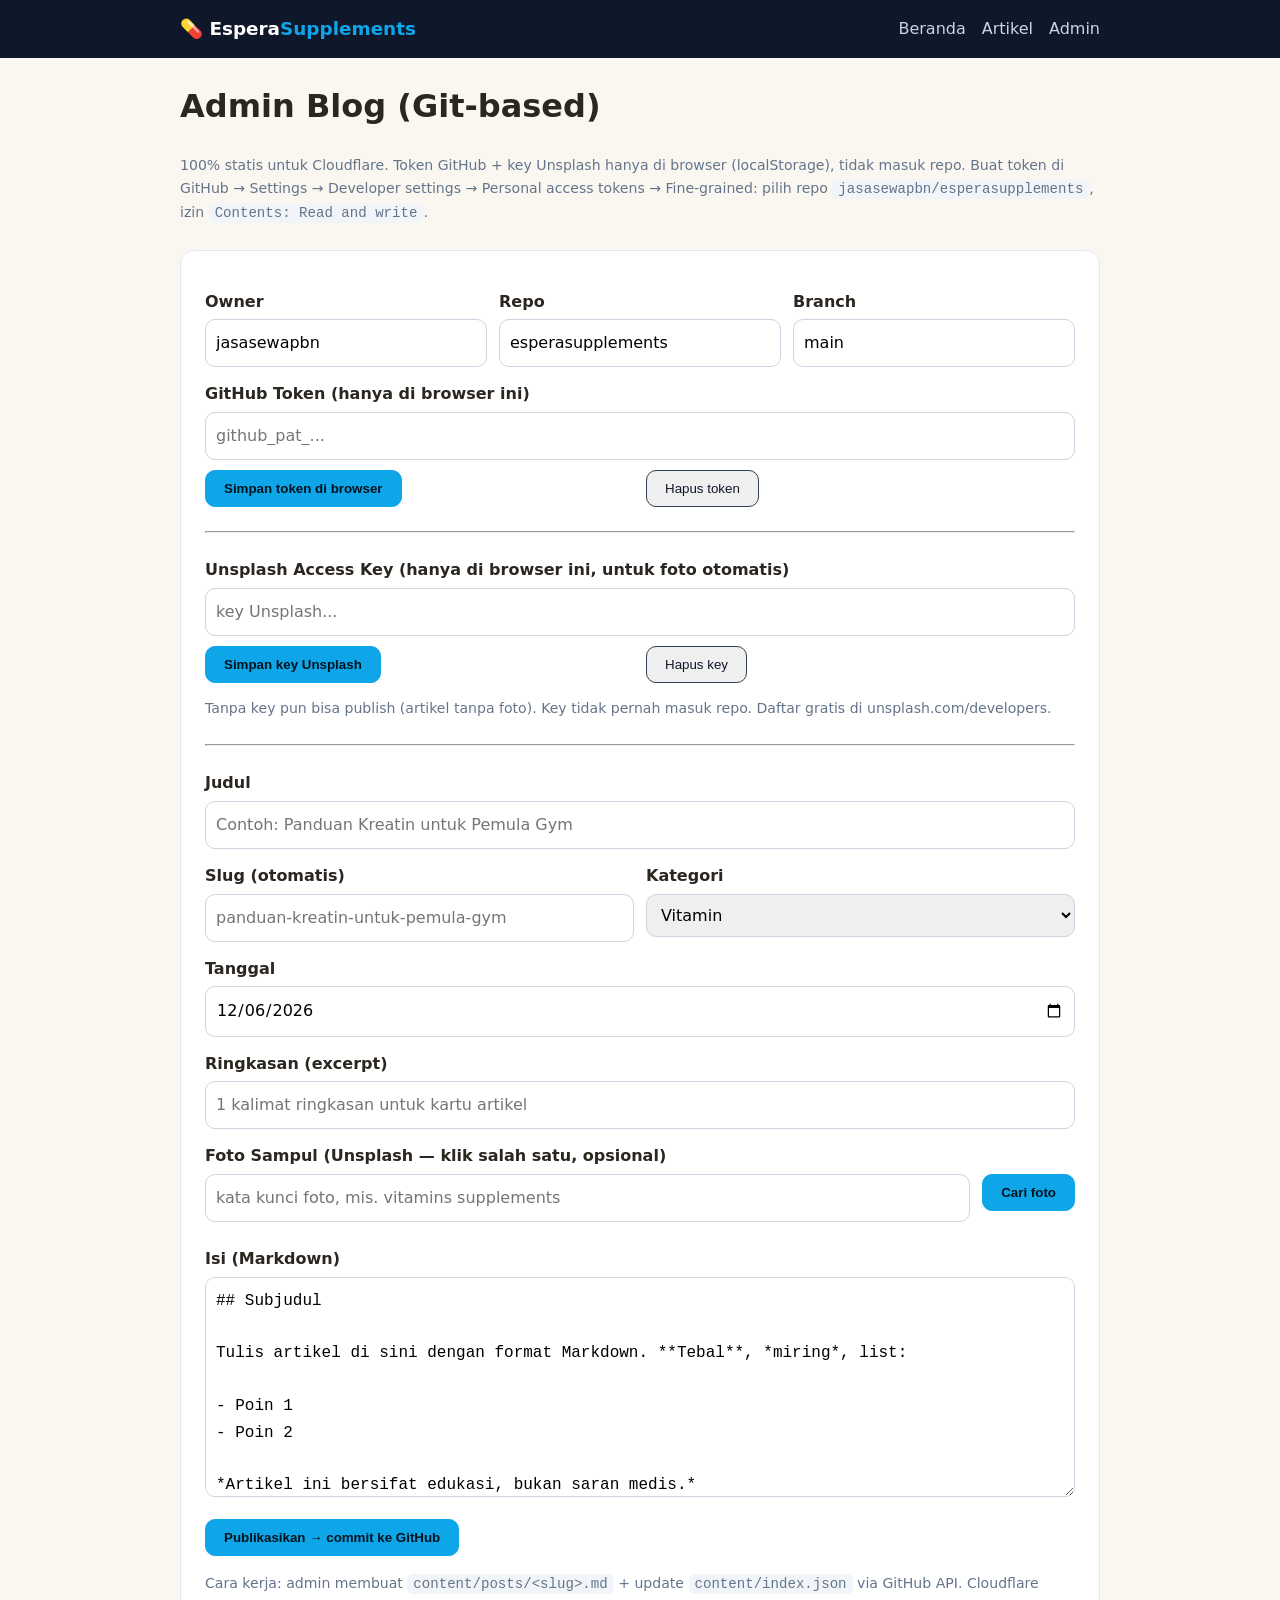
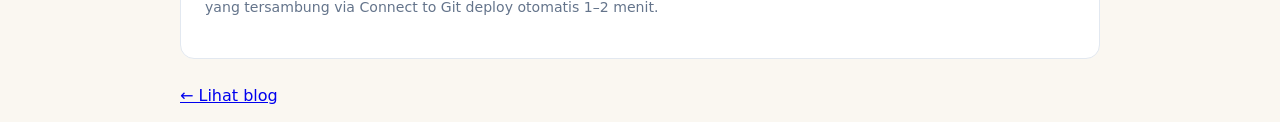
==== admin/index.html @ f38279d3 "EsperaSupplements: kerangka autoblog Tenku-like" ====
<!doctype html>
<html lang="id">
<head>
<meta charset="utf-8" /><meta name="viewport" content="width=device-width, initial-scale=1" />
<title>Admin — EsperaSupplements</title>
<link rel="stylesheet" href="/styles.css" />
<style>.form{background:#fff;border:1px solid #e2e8f0;border-radius:14px;padding:24px;margin:24px 0}
label{display:block;font-weight:600;margin:14px 0 4px}
input,select,textarea{width:100%;padding:10px;border:1px solid #cbd5e1;border-radius:10px;font:inherit}
textarea{min-height:220px;font-family:ui-monospace,Menlo,Consolas,monospace}
.row{display:flex;gap:12px}.row>div{flex:1}
.hint{color:#64748b;font-size:.88rem}
#status{margin-top:12px;font-weight:600}
.photos{display:grid;grid-template-columns:repeat(3,1fr);gap:10px;margin-top:10px}
.photos figure{margin:0;font-size:.72rem;color:#555}
.photos img{width:100%;height:110px;object-fit:cover;border-radius:8px;cursor:pointer;border:3px solid transparent;display:block}
.photos img.sel{border-color:#0ea5e9}
.selinfo{font-size:.85rem;color:#15803d;font-weight:600;margin-top:8px}</style>
</head>
<body>
<header class="site-header"><div class="container nav">
<a class="brand" href="/">💊 Espera<span>Supplements</span></a>
<nav><a href="/">Beranda</a><a href="/blog/">Artikel</a><a href="/admin/">Admin</a></nav>
</div></header>
<main class="container">
<h1>Admin Blog (Git-based)</h1>
<p class="hint">100% statis untuk Cloudflare. Token GitHub + key Unsplash hanya di browser (localStorage), tidak masuk repo.
Buat token di GitHub → Settings → Developer settings → Personal access tokens → Fine-grained:
pilih repo <code>jasasewapbn/esperasupplements</code>, izin <code>Contents: Read and write</code>.</p>

<div class="form">
<div class="row">
<div><label>Owner</label><input id="owner" value="jasasewapbn" /></div>
<div><label>Repo</label><input id="repo" value="esperasupplements" /></div>
<div><label>Branch</label><input id="branch" value="main" /></div>
</div>
<label>GitHub Token (hanya di browser ini)</label>
<input id="token" type="password" placeholder="github_pat_..." autocomplete="off" />
<div class="row">
<div><button class="btn primary" id="saveToken" style="color:#00121c;margin-top:10px">Simpan token di browser</button></div>
<div><button class="btn" id="clearToken" style="color:#0f172a;margin-top:10px">Hapus token</button></div>
</div>

<hr style="margin:24px 0" />
<label>Unsplash Access Key (hanya di browser ini, untuk foto otomatis)</label>
<input id="pxkey" type="password" placeholder="key Unsplash..." autocomplete="off" />
<div class="row">
<div><button class="btn primary" id="savePx" style="color:#00121c;margin-top:10px">Simpan key Unsplash</button></div>
<div><button class="btn" id="clearPx" style="color:#0f172a;margin-top:10px">Hapus key</button></div>
</div>
<p class="hint">Tanpa key pun bisa publish (artikel tanpa foto). Key tidak pernah masuk repo. Daftar gratis di unsplash.com/developers.</p>

<hr style="margin:24px 0" />
<label>Judul</label><input id="title" placeholder="Contoh: Panduan Kreatin untuk Pemula Gym" />
<div class="row">
<div><label>Slug (otomatis)</label><input id="slug" placeholder="panduan-kreatin-untuk-pemula-gym" /></div>
<div><label>Kategori</label><select id="category"><option>Vitamin</option><option>Protein</option><option>Herbal</option><option>Fitness</option><option>Diet</option><option>Kesehatan</option></select></div>
</div>
<label>Tanggal</label><input id="date" type="date" />
<label>Ringkasan (excerpt)</label><input id="excerpt" placeholder="1 kalimat ringkasan untuk kartu artikel" />
<label>Foto Sampul (Unsplash — klik salah satu, opsional)</label>
<div class="row">
<div><input id="pxq" placeholder="kata kunci foto, mis. vitamins supplements" /></div>
<div style="flex:0 0 auto"><button class="btn primary" id="pxfind" style="color:#00121c" type="button">Cari foto</button></div>
</div>
<div class="photos" id="pxgrid"></div>
<p class="selinfo" id="pxsel"></p>
<label>Isi (Markdown)</label>
<textarea id="body">## Subjudul

Tulis artikel di sini dengan format Markdown. **Tebal**, *miring*, list:

- Poin 1
- Poin 2

*Artikel ini bersifat edukasi, bukan saran medis.*
</textarea>
<button class="btn primary" id="publish" style="color:#00121c;margin-top:14px">Publikasikan → commit ke GitHub</button>
<p id="status"></p>
<p class="hint">Cara kerja: admin membuat <code>content/posts/&lt;slug&gt;.md</code> + update <code>content/index.json</code> via GitHub API.
Cloudflare yang tersambung via Connect to Git deploy otomatis 1–2 menit.</p>
</div>
<p><a href="/blog/">← Lihat blog</a></p>
</main>
<script>
const $ = id => document.getElementById(id);
$('date').value = new Date().toISOString().slice(0,10);
$('token').value = localStorage.getItem('gh_token') || '';
$('title').addEventListener('input', e => {
  $('slug').value = e.target.value.toLowerCase()
    .replace(/[^a-z0-9\s-]/g,'').trim().replace(/\s+/g,'-').replace(/-+/g,'-').slice(0,80);
});
$('saveToken').onclick = () => { localStorage.setItem('gh_token', $('token').value.trim()); setStatus('Token tersimpan di browser ini.', true); };
$('clearToken').onclick = () => { localStorage.removeItem('gh_token'); $('token').value=''; setStatus('Token dihapus.', true); };
$('pxkey').value = localStorage.getItem('uns_key') || '';
$('savePx').onclick = () => { localStorage.setItem('uns_key', $('pxkey').value.trim()); setStatus('Key Unsplash tersimpan.', true); };
$('clearPx').onclick = () => { localStorage.removeItem('uns_key'); $('pxkey').value=''; selPhoto=null; setStatus('Key Unsplash dihapus.', true); };
const PXQ = {Vitamin:'vitamins supplements',Protein:'protein powder fitness',Herbal:'herbal natural medicine',Fitness:'gym workout',Diet:'healthy food diet',Kesehatan:'healthy lifestyle wellness'};
let selPhoto = null;
$('pxfind').onclick = async () => {
  try{
    const key = localStorage.getItem('uns_key');
    if(!key) return setStatus('Isi & simpan key Unsplash dulu (atau publish tanpa foto).', false);
    const q = $('pxq').value.trim() || PXQ[$('category').value.trim()] || 'supplements health';
    setStatus('Mencari foto...', true);
    const r = await fetch('https://api.unsplash.com/search/photos?' + new URLSearchParams({query:q, per_page:6, orientation:'landscape'}), {headers:{Authorization:'Client-ID '+key}});
    if(!r.ok) throw new Error('Unsplash menolak key (HTTP '+r.status+') — cek Access Key.');
    const j = await r.json();
    const fotos = j.results || [];
    if(!fotos.length) return setStatus('Tidak ada foto untuk kata kunci itu.', false);
    selPhoto = null; $('pxsel').textContent = '';
    $('pxgrid').innerHTML = fotos.map((f,i)=>`<figure><img data-i="${i}" src="${f.urls.small}" alt="${(f.alt_description||'').replace(/"/g,'')}" /><figcaption>${f.user.name}</figcaption></figure>`).join('');
    window._fotos = fotos;
    $('pxgrid').querySelectorAll('img').forEach(img=>img.onclick=()=>{
      $('pxgrid').querySelectorAll('img').forEach(x=>x.classList.remove('sel'));
      img.classList.add('sel');
      selPhoto = window._fotos[+img.dataset.i];
      $('pxsel').textContent = 'Terpilih: foto oleh ' + selPhoto.user.name + ' (akan diunggah saat publish).';
    });
    setStatus('Klik salah satu foto untuk memilih.', true);
  }catch(e){ setStatus('Gagal: '+e.message, false); }
};
function b64bytes(buf){ const b=new Uint8Array(buf); let s=''; const CH=0x8000; for(let i=0;i<b.length;i+=CH){ s+=String.fromCharCode.apply(null,b.subarray(i,i+CH)); } return btoa(s); }
function setStatus(m, ok){ const s=$('status'); s.textContent=m; s.style.color= ok ? '#15803d' : '#b91c1c'; }
function b64(s){ return btoa(unescape(encodeURIComponent(s))); }
async function gh(path, method, body){
  const owner=$('owner').value.trim(), repo=$('repo').value.trim();
  const r = await fetch(`https://api.github.com/repos/${owner}/${repo}/contents/${path}`, {
    method, headers:{ 'Authorization':'Bearer '+localStorage.getItem('gh_token'), 'Accept':'application/vnd.github+json', 'Content-Type':'application/json' },
    body: body ? JSON.stringify(body) : undefined });
  const j = await r.json().catch(()=>({}));
  if(!r.ok) throw new Error(j.message || ('HTTP '+r.status));
  return j;
}
async function getSha(path){
  try { const j = await gh(path,'GET'); return j.sha; } catch(e){ return null; }
}
$('publish').onclick = async () => {
  try{
    const token = localStorage.getItem('gh_token');
    if(!token) return setStatus('Isi & simpan token GitHub dulu.', false);
    const slug = $('slug').value.trim(), title=$('title').value.trim();
    if(!slug || !title) return setStatus('Judul & slug wajib diisi.', false);
    setStatus('Mengirim ke GitHub...', true);
    const owner=$('owner').value.trim(), repo=$('repo').value.trim(), branch=$('branch').value.trim()||'main';
    let imgMeta = '', imgEntry = {};
    if(selPhoto){
      try{
        setStatus('Mengunduh & mengunggah foto...', true);
        const src = selPhoto.urls.regular + '&w=1200&q=80&fm=jpg';
        const fr = await fetch(src);
        if(!fr.ok) throw new Error('unduh foto gagal (HTTP '+fr.status+')');
        const buf = await fr.arrayBuffer();
        const imgPath = `content/images/${slug}.jpg`;
        await gh(imgPath,'PUT',{ message:`Foto: ${slug}`, content:b64bytes(buf), branch, ...(await getSha(imgPath) ? {sha: await getSha(imgPath)} : {}) });
        const credit = `Foto oleh ${selPhoto.user.name} di Unsplash`;
        const url = selPhoto.user.links.html + '?utm_source=esperasupplements&utm_medium=referral';
        imgMeta = `image: /content/images/${slug}.jpg\nimage_credit: ${JSON.stringify(credit)}\nimage_url: ${url}\n`;
        imgEntry = {image:`/content/images/${slug}.jpg`, image_credit:credit, image_url:url};
      }catch(e){ return setStatus('Gagal upload foto (tidak jadi publish): '+e.message+'. Coba tanpa foto.', false); }
    }
    const md = `---\ntitle: ${JSON.stringify(title)}\ndate: ${$('date').value}\ncategory: ${$('category').value}\nexcerpt: ${JSON.stringify($('excerpt').value)}\n${imgMeta}---\n\n${$('body').value}\n`;
    const mdPath = `content/posts/${slug}.md`;
    await gh(mdPath,'PUT',{ message:`Post: ${title}`, content:b64(md), branch, ...(await getSha(mdPath) ? {sha: await getSha(mdPath)} : {}) });
    let idx = [];
    try { const cur = await gh('content/index.json','GET'); idx = JSON.parse(decodeURIComponent(escape(atob(cur.content.replace(/\n/g,''))))); var idxSha = cur.sha; } catch(e){ idx = []; }
    idx = idx.filter(x=>x.slug!==slug);
    idx.unshift({ slug, title, date:$('date').value, category:$('category').value, excerpt:$('excerpt').value, ...imgEntry });
    idx.sort((a,b)=> (b.date||'').localeCompare(a.date||''));
    await gh('content/index.json','PUT',{ message:`Index: ${slug}`, content:b64(JSON.stringify(idx,null,2)+'\n'), branch, ...(idxSha?{sha:idxSha}:{}) });
    setStatus(`Berhasil! Lihat di /blog/post.html?p=${slug} (tunggu deploy 1–2 mnt).`, true);
  }catch(e){ setStatus('Gagal: '+e.message, false); }
};
</script>
</body>
</html>
---- styles.css ----
:root{--bg:#f8fafc;--card:#fff;--ink:#0f172a;--muted:#64748b;--brand:#0ea5e9;--brand-d:#0284c7}
*{box-sizing:border-box}body{margin:0;font-family:system-ui,-apple-system,"Segoe UI",Roboto,Inter,Arial,sans-serif;background:var(--bg);color:var(--ink);line-height:1.65}
.container{max-width:960px;margin:0 auto;padding:0 20px}
.site-header{background:#0f172a;color:#fff;position:sticky;top:0;z-index:10}
.nav{display:flex;align-items:center;justify-content:space-between;padding:14px 20px}
.brand{color:#fff;text-decoration:none;font-weight:800;font-size:1.15rem}.brand span{color:var(--brand);font-weight:600}
nav a{color:#cbd5e1;text-decoration:none;margin-left:16px}nav a:hover{color:#fff}
.hero{background:linear-gradient(135deg,#0f172a,#0c4a6e);color:#fff;border-radius:16px;padding:48px 32px;margin:28px 0}
.hero h1{margin:0 0 10px;font-size:2.1rem;line-height:1.25}.hero p{color:#cbd5e1;max-width:640px}
.cta{margin-top:20px;display:flex;gap:12px;flex-wrap:wrap}
.btn{display:inline-block;padding:10px 18px;border-radius:10px;text-decoration:none;border:1px solid #334155;color:#fff}
.btn.primary{background:var(--brand);border-color:var(--brand);color:#00121c;font-weight:700}.btn.primary:hover{background:var(--brand-d)}
h2{margin-top:40px}
.grid{display:grid;grid-template-columns:repeat(auto-fit,minmax(260px,1fr));gap:16px;margin-top:12px}
.card{background:var(--card);border:1px solid #e2e8f0;border-radius:14px;padding:20px}
.card h3{margin:0 0 6px;font-size:1.1rem}.card a{color:var(--brand-d)}
.meta{color:var(--muted);font-size:.85rem;margin:0 0 8px}
.note{background:#fffbeb;border:1px solid #fde68a;border-radius:14px;padding:20px;margin:36px 0}
.post{background:var(--card);border:1px solid #e2e8f0;border-radius:14px;padding:28px;margin:28px 0}
.post h1{margin-top:0;line-height:1.3}
.post table{width:100%;border-collapse:collapse;margin:16px 0}.post th,.post td{border:1px solid #e2e8f0;padding:8px 10px;text-align:left}.post th{background:#f1f5f9}
.site-footer{margin-top:48px;padding:24px 0;color:var(--muted);border-top:1px solid #e2e8f0;font-size:.9rem}
code{background:#f1f5f9;padding:2px 6px;border-radius:6px}
ul.check{padding-left:20px}

/* ===== Tema ala WordPress ===== */
.topbar{background:#020617;color:#94a3b8;font-size:.8rem}
.topbar .container{display:flex;justify-content:space-between;align-items:center;padding:6px 20px}
.topbar a{color:#cbd5e1;text-decoration:none}
.masthead{background:#fff;border-bottom:1px solid #e2e8f0}
.masthead .container{display:flex;justify-content:space-between;align-items:center;gap:16px;padding:22px 20px;flex-wrap:wrap}
.site-title{margin:0;font-size:1.7rem;letter-spacing:-.02em}
.site-title a{color:var(--ink);text-decoration:none}
.site-desc{margin:2px 0 0;color:var(--muted);font-size:.92rem}
.searchbox{display:flex;gap:0}
.searchbox input{border:1px solid #cbd5e1;border-right:0;border-radius:10px 0 0 10px;padding:9px 12px;font:inherit;min-width:200px}
.searchbox button{border:1px solid var(--brand-d);background:var(--brand-d);color:#fff;border-radius:0 10px 10px 0;padding:9px 14px;cursor:pointer}
.mainnav{background:#0f172a}
.mainnav .container{display:flex;gap:4px;padding:0 20px;flex-wrap:wrap}
.mainnav a{color:#cbd5e1;text-decoration:none;padding:12px 14px;font-size:.95rem}
.mainnav a:hover,.mainnav a.active{background:#1e293b;color:#fff}
.layout{display:grid;grid-template-columns:minmax(0,1fr) 300px;gap:28px;align-items:start;margin:28px auto}
.content{min-width:0}
.sidebar{display:flex;flex-direction:column;gap:20px}
.widget{background:var(--card);border:1px solid #e2e8f0;border-radius:14px;padding:18px}
.widget h3{margin:0 0 10px;font-size:1rem;text-transform:uppercase;letter-spacing:.04em;border-bottom:2px solid var(--brand);padding-bottom:8px}
.widget ul{list-style:none;margin:0;padding:0}
.widget li{padding:7px 0;border-bottom:1px dashed #e2e8f0}
.widget li:last-child{border-bottom:0}
.widget a{color:var(--brand-d);text-decoration:none}.widget a:hover{text-decoration:underline}
.tagcloud{display:flex;flex-wrap:wrap;gap:8px}
.tagcloud a{border:1px solid #cbd5e1;border-radius:999px;padding:3px 12px;font-size:.82rem;color:#334155}
.entry{background:var(--card);border:1px solid #e2e8f0;border-radius:14px;padding:24px;margin-bottom:20px}
.entry h2{margin:0 0 6px}.entry h2 a{color:var(--ink);text-decoration:none}.entry h2 a:hover{color:var(--brand-d)}
.byline{color:var(--muted);font-size:.85rem;margin-bottom:10px}
.readmore{color:var(--brand-d);font-weight:600;text-decoration:none}
.pagehead{background:#fff;border:1px solid #e2e8f0;border-radius:14px;padding:22px 24px;margin-bottom:20px}
.pagehead h1{margin:0}.pagehead p{color:var(--muted);margin:6px 0 0}
.footer-widgets{background:#0f172a;color:#cbd5e1;margin-top:48px}
.footer-widgets .container{display:grid;grid-template-columns:repeat(auto-fit,minmax(220px,1fr));gap:24px;padding:36px 20px}
.footer-widgets h4{color:#fff;margin:0 0 10px}
.footer-widgets a{color:#93c5fd;text-decoration:none}
.footer-widgets ul{list-style:none;margin:0;padding:0}.footer-widgets li{margin:6px 0}
.colophon{background:#020617;color:#64748b;font-size:.85rem}
.colophon .container{display:flex;justify-content:space-between;gap:10px;flex-wrap:wrap;padding:14px 20px}
.colophon a{color:#93c5fd;text-decoration:none}
@media(max-width:860px){.layout{grid-template-columns:1fr}.searchbox input{min-width:0;width:100%}}

/* ===== Majalah ala portal berita (kode orisinal, terinspirasi tata letak portal modern) ===== */
:root{--accent:#e63946;--ink2:#1a1a2e;--gold:#ffb703}
.wrap{max-width:1200px;margin:0 auto;padding:0 20px}
.topbar2{background:#111;color:#bbb;font-size:.78rem}
.topbar2 .wrap{display:flex;justify-content:space-between;align-items:center;padding:7px 20px;gap:10px}
.topbar2 a{color:#ddd;text-decoration:none;margin-left:14px}.topbar2 a:hover{color:#fff}
.brandrow{background:#fff}
.brandrow .wrap{display:flex;justify-content:space-between;align-items:center;gap:16px;padding:20px;flex-wrap:wrap}
.logo{font-size:2rem;font-weight:900;letter-spacing:-.03em;color:var(--ink2);text-decoration:none}
.logo em{font-style:normal;color:var(--accent)}
.tagline{color:var(--muted);font-size:.85rem;margin:0}
.adbox{background:linear-gradient(135deg,#e9ecef,#dee2e6);border:1px dashed #adb5bd;color:#6c757d;text-align:center;font-size:.8rem;border-radius:6px;padding:26px 40px;min-width:280px}
.mag-nav{background:var(--ink2);position:sticky;top:0;z-index:50;box-shadow:0 2px 8px rgba(0,0,0,.25)}
.mag-nav .wrap{display:flex;align-items:center;gap:2px;padding:0 20px;flex-wrap:wrap}
.mag-nav a{color:#eee;text-decoration:none;padding:13px 15px;font-size:.9rem;font-weight:600;text-transform:uppercase;letter-spacing:.02em}
.mag-nav a:hover,.mag-nav a.on{background:var(--accent);color:#fff}
.ticker{background:#fff;border:1px solid #e2e8f0;border-radius:8px;margin:18px auto;display:flex;overflow:hidden}
.ticker-label{background:var(--accent);color:#fff;font-weight:800;font-size:.8rem;padding:10px 16px;white-space:nowrap;text-transform:uppercase}
.ticker-view{overflow:hidden;flex:1;display:flex;align-items:center}
.ticker-track{display:inline-flex;gap:48px;white-space:nowrap;animation:tick 40s linear infinite;padding-left:16px}
.ticker-track a{color:#333;text-decoration:none;font-size:.88rem}
.ticker-track a b{color:var(--accent);margin-right:6px}
@keyframes tick{to{transform:translateX(-50%)}}
.mag-layout{display:grid;grid-template-columns:minmax(0,1fr) 320px;gap:26px;align-items:start;margin:22px auto}
.feat{display:grid;grid-template-columns:1.35fr 1fr;gap:14px;margin-bottom:26px}
.thumb{position:relative;border-radius:10px;overflow:hidden;display:flex;align-items:flex-end;min-height:200px;color:#fff;text-decoration:none;background-size:cover}
.thumb.big{min-height:380px}
.thumb .shade{position:absolute;inset:0;background:linear-gradient(to top,rgba(0,0,0,.85) 10%,rgba(0,0,0,.25) 55%,transparent)}
.thumb .cap{position:relative;padding:18px}
.thumb .cap h2,.thumb .cap h3{margin:6px 0;color:#fff;line-height:1.3}
.thumb.big .cap h2{font-size:1.6rem}
.badge{display:inline-block;background:var(--accent);color:#fff;font-size:.7rem;font-weight:800;text-transform:uppercase;padding:3px 10px;border-radius:4px;letter-spacing:.05em}
.badge.blue{background:#0ea5e9}.badge.green{background:#16a34a}.badge.gold{background:var(--gold);color:#222}
.thumb .date{font-size:.75rem;color:#ddd}
.score{position:absolute;top:12px;right:12px;background:var(--gold);color:#222;font-weight:900;border-radius:8px;padding:4px 10px;font-size:.9rem}
.feat-side{display:grid;grid-template-columns:1fr 1fr;gap:14px}
.feat-side .thumb{min-height:183px}.feat-side .thumb .cap h3{font-size:.95rem}
.cat-Kesehatan{background:linear-gradient(135deg,#0ea5e9,#0369a1)}
.cat-Jiwa{background:linear-gradient(135deg,#8b5cf6,#4c1d95)}
.cat-Kendaraan{background:linear-gradient(135deg,#f59e0b,#b45309)}
.cat-Umum{background:linear-gradient(135deg,#334155,#0f172a)}
.block{background:#fff;border:1px solid #e5e7eb;border-radius:10px;margin-bottom:26px;overflow:hidden}
.block-head{display:flex;justify-content:space-between;align-items:center;border-bottom:3px solid var(--ink2);padding:12px 18px}
.block-head h2{margin:0;font-size:1.05rem;text-transform:uppercase;letter-spacing:.03em}
.block-head h2 span{border-bottom:3px solid var(--accent);padding-bottom:9px}
.tabs{display:flex;gap:4px}
.tabs button{border:0;background:#f1f5f9;border-radius:6px;padding:6px 12px;font-size:.78rem;font-weight:700;cursor:pointer;color:#475569}
.tabs button.on{background:var(--ink2);color:#fff}
.news-item{display:flex;gap:16px;padding:18px;border-bottom:1px solid #f1f5f9}
.news-item:last-child{border-bottom:0}
.news-item .pic{flex:0 0 220px;min-height:130px;border-radius:8px;position:relative;overflow:hidden;display:block}
.news-item h3{margin:0 0 6px;font-size:1.08rem;line-height:1.4}
.news-item h3 a{color:var(--ink2);text-decoration:none}
.news-item h3 a:hover{color:var(--accent)}
.excerpt{color:#555;font-size:.9rem;margin:6px 0}
.readmore2{display:inline-block;margin-top:8px;font-size:.8rem;font-weight:800;color:var(--accent);text-decoration:none;text-transform:uppercase}
.side .widget{background:#fff;border:1px solid #e5e7eb;border-radius:10px;padding:0;overflow:hidden;margin-bottom:22px}
.side .widget h3{margin:0;padding:12px 16px;font-size:.9rem;text-transform:uppercase;border-bottom:3px solid var(--ink2);letter-spacing:.03em}
.side .widget h3 span{border-bottom:3px solid var(--accent);padding-bottom:9px}
.side .widget .body{padding:14px 16px}
.side .widget ul{list-style:none;margin:0;padding:0}
.side .widget li{padding:9px 0;border-bottom:1px dashed #e5e7eb;font-size:.88rem}
.side .widget li:last-child{border:0}
.side .widget a{color:#222;text-decoration:none}.side .widget a:hover{color:var(--accent)}
.social-grid{display:grid;grid-template-columns:1fr 1fr;gap:10px}
.social-grid a{background:#f8fafc;border:1px solid #e5e7eb;border-radius:8px;text-align:center;padding:10px;font-size:.78rem;font-weight:700;color:#334155}
.tabbtns{display:flex}
.tabbtns button{flex:1;border:0;background:#f1f5f9;padding:10px;font-weight:800;font-size:.78rem;cursor:pointer;text-transform:uppercase;color:#64748b}
.tabbtns button.on{background:#fff;color:var(--ink2);border-bottom:3px solid var(--accent)}
.rank{display:flex;gap:12px;align-items:center}
.rank .n{font-size:1.8rem;font-weight:900;color:#e2e8f0;flex:0 0 34px}
.newsletter input{width:100%;padding:10px;border:1px solid #cbd5e1;border-radius:8px;font:inherit;margin-bottom:10px}
.newsletter button{width:100%;border:0;background:var(--accent);color:#fff;font-weight:800;padding:11px;border-radius:8px;cursor:pointer;text-transform:uppercase}
.single{background:#fff;border:1px solid #e5e7eb;border-radius:10px;overflow:hidden;margin-bottom:24px}
.single .pad{padding:26px}
.single h1{margin:8px 0 10px;line-height:1.3;font-size:1.7rem}
.single .hero{height:300px;display:flex;align-items:flex-end;position:relative;color:#fff}
.single .hero .shade{position:absolute;inset:0;background:linear-gradient(to top,rgba(0,0,0,.7),transparent 60%)}
.crumbs{font-size:.78rem;color:var(--muted);margin-bottom:6px}
.crumbs a{color:var(--accent);text-decoration:none}
.byline2{display:flex;gap:14px;align-items:center;color:var(--muted);font-size:.82rem;border-top:1px solid #f1f5f9;border-bottom:1px solid #f1f5f9;padding:10px 0;margin:14px 0}
.avatar{width:36px;height:36px;border-radius:50%;background:var(--ink2);color:#fff;display:inline-flex;align-items:center;justify-content:center;font-weight:800}
.single table{width:100%;border-collapse:collapse;margin:16px 0;font-size:.9rem}
.single th,.single td{border:1px solid #e2e8f0;padding:8px 10px;text-align:left}
.single th{background:#f1f5f9}
.authorbox{display:flex;gap:14px;background:#f8fafc;border:1px solid #e5e7eb;border-radius:10px;padding:18px;margin-bottom:24px}
.authorbox .avatar{width:56px;height:56px;font-size:1.3rem}
.rel-grid{display:grid;grid-template-columns:repeat(3,1fr);gap:14px}
.rel-grid .thumb{min-height:150px}.rel-grid .thumb .cap h3{font-size:.88rem}
.foot{background:#14141f;color:#bbb;margin-top:40px}
.foot .wrap{display:grid;grid-template-columns:1.3fr 1fr 1fr 1fr;gap:26px;padding:40px 20px}
.foot h4{color:#fff;margin:0 0 12px;font-size:.95rem;text-transform:uppercase}
.foot a{color:#bbb;text-decoration:none;font-size:.87rem}.foot a:hover{color:#fff}
.foot ul{list-style:none;margin:0;padding:0}.foot li{margin:7px 0}
.bottombar{background:#0b0b12;color:#777;font-size:.8rem}
.bottombar .wrap{display:flex;justify-content:space-between;padding:13px 20px;flex-wrap:wrap;gap:8px}
.bottombar a{color:#999;text-decoration:none;margin-left:12px}
@media(max-width:1024px){.mag-layout{grid-template-columns:1fr}.feat{grid-template-columns:1fr}.rel-grid{grid-template-columns:1fr 1fr}.foot .wrap{grid-template-columns:1fr 1fr}}
@media(max-width:640px){.feat-side{grid-template-columns:1fr}.news-item{flex-direction:column}.news-item .pic{flex:none;min-height:160px}.rel-grid{grid-template-columns:1fr}.foot .wrap{grid-template-columns:1fr}.adbox{display:none}}

/* ===== Tema editorial tenang (kode orisinal) ===== */
:root{--paper:#faf7f1;--sand:#f1e9dc;--ink:#2b2620;--muted:#7d7264;--pine:#2f5d50;--pine-d:#22443a;--gold:#b3872c;--line:#e7dcc8}
body{background:var(--paper);color:var(--ink)}
.ed-wrap{max-width:1140px;margin:0 auto;padding:0 22px}
.ed-top{background:var(--ink);color:#cfc6b4;font-size:.76rem}
.ed-top .ed-wrap{display:flex;justify-content:space-between;align-items:center;padding:7px 22px;gap:10px}
.ed-top a{color:#efe8d8;text-decoration:none;margin-left:14px}.ed-top a:hover{color:#fff}
.ed-mast{background:var(--paper);border-bottom:1px solid var(--line)}
.ed-mast .ed-wrap{display:flex;justify-content:space-between;align-items:center;gap:16px;padding:22px;flex-wrap:wrap}
.ed-logo{font-family:Georgia,'Times New Roman',serif;font-size:1.9rem;font-weight:700;color:var(--ink);text-decoration:none;letter-spacing:-.01em}
.ed-logo em{font-style:italic;color:var(--pine)}
.ed-logo small{font-family:system-ui,sans-serif;font-size:.8rem;color:var(--muted);font-weight:400}
.ed-tag{margin:4px 0 0;font-size:.7rem;letter-spacing:.3em;color:var(--muted)}
.ed-search{display:flex}
.ed-search input{border:1px solid var(--line);border-right:0;border-radius:10px 0 0 10px;padding:10px 14px;font:inherit;background:#fff;min-width:210px}
.ed-search button{border:1px solid var(--pine);background:var(--pine);color:#fff;border-radius:0 10px 10px 0;padding:10px 16px;cursor:pointer;font-weight:700}
.ed-nav{background:var(--pine);position:sticky;top:0;z-index:50}
.ed-nav .ed-wrap{display:flex;gap:2px;padding:0 22px;flex-wrap:wrap}
.ed-nav a{color:#f2ede2;text-decoration:none;padding:14px 15px;font-size:.84rem;letter-spacing:.07em;text-transform:uppercase;font-weight:600}
.ed-nav a:hover,.ed-nav a.on{background:var(--pine-d);color:#fff;box-shadow:inset 0 -3px 0 var(--gold)}
.burger2{display:none}
.hero-ed{text-align:center;padding:64px 22px 46px;max-width:820px;margin:0 auto}
.eyebrow{color:var(--gold);font-size:.78rem;font-weight:800;letter-spacing:.24em;text-transform:uppercase}
.hero-ed h1{font-family:Georgia,'Times New Roman',serif;font-size:clamp(2rem,4.5vw,3.1rem);line-height:1.15;margin:14px 0;font-weight:700}
.hero-ed .lede{color:#5c554a;font-size:1.08rem;line-height:1.7}
.cta-row{display:flex;gap:12px;justify-content:center;margin-top:22px;flex-wrap:wrap}
.btn-solid{display:inline-block;background:var(--pine);color:#fff;text-decoration:none;font-weight:700;padding:12px 26px;border-radius:999px}
.btn-solid:hover{background:var(--pine-d)}
.btn-line{display:inline-block;border:1px solid var(--pine);color:var(--pine);text-decoration:none;font-weight:700;padding:12px 26px;border-radius:999px}
.jumps{margin-top:18px;font-size:.85rem;color:var(--muted)}
.jumps a{color:var(--pine);text-decoration:none;font-weight:600}
.ed-sec{margin:46px auto}
.ed-sec-head{text-align:center;margin-bottom:22px}
.ed-sec-head h2{font-family:Georgia,serif;font-size:1.8rem;margin:8px 0 4px}
.ed-sec-head p{color:var(--muted);margin:0}
.cat-cards{display:grid;grid-template-columns:repeat(4,1fr);gap:14px}
.cat-card{background:#fff;border:1px solid var(--line);border-radius:14px;padding:24px 20px;text-decoration:none;color:var(--ink);transition:.15s}
.cat-card:hover{border-color:var(--pine);transform:translateY(-2px)}
.cat-card .ico{font-size:1.9rem}
.cat-card h3{font-family:Georgia,serif;margin:10px 0 4px;font-size:1.1rem}
.cat-card p{margin:0;color:var(--muted);font-size:.86rem}
.ed-row{display:flex;gap:22px;background:#fff;border:1px solid var(--line);border-radius:16px;padding:20px;margin-bottom:16px}
.ed-row .pic{flex:0 0 240px;min-height:160px;border-radius:12px;display:flex;align-items:center;justify-content:center;text-decoration:none;font-size:3rem}
.ed-cat{font-size:.72rem;letter-spacing:.2em;text-transform:uppercase;color:var(--pine);font-weight:800}
.ed-row h3{font-family:Georgia,serif;font-size:1.35rem;margin:8px 0 6px;line-height:1.35;font-weight:700}
.ed-row h3 a{color:var(--ink);text-decoration:none}
.ed-row h3 a:hover{color:var(--pine)}
.by{color:var(--muted);font-size:.82rem}
.excerpt{color:#5c554a;font-size:.93rem}
.read-ed{display:inline-block;margin-top:8px;color:var(--pine);font-weight:800;text-decoration:none}
.values{display:grid;grid-template-columns:repeat(3,1fr);gap:14px}
.value{background:#fff;border:1px solid var(--line);border-radius:14px;padding:24px;text-align:center}
.value .ico{font-size:2rem}
.value h3{font-family:Georgia,serif;margin:10px 0 6px}
.value p{color:var(--muted);font-size:.9rem;margin:0}
.faq details{background:#fff;border:1px solid var(--line);border-radius:12px;padding:16px 20px;margin-bottom:10px}
.faq summary{cursor:pointer;font-weight:700;font-family:Georgia,serif;font-size:1.02rem}
.faq p{color:#5c554a}
.newsbox{background:var(--pine);color:#f2ede2;border-radius:18px;padding:40px 28px;text-align:center}
.newsbox h2{font-family:Georgia,serif;margin:0 0 8px;font-size:1.7rem}
.newsbox p{color:#cfd8d2;margin:0 0 18px}
.newsbox form{display:flex;gap:0;max-width:440px;margin:0 auto}
.newsbox input{flex:1;border:0;border-radius:999px 0 0 999px;padding:12px 18px;font:inherit;min-width:0}
.newsbox button{border:0;background:var(--gold);color:#222;font-weight:800;border-radius:0 999px 999px 0;padding:12px 22px;cursor:pointer}
.foot-ed{background:var(--ink);color:#cfc6b4;margin-top:56px}
.foot-ed .ed-wrap{display:grid;grid-template-columns:1.4fr 1fr 1fr 1fr;gap:26px;padding:44px 22px}
.foot-ed h4{color:#fff;margin:0 0 12px;font-size:.88rem;letter-spacing:.1em;text-transform:uppercase}
.foot-ed a{color:#cfc6b4;text-decoration:none;font-size:.88rem}
.foot-ed a:hover{color:#fff}
.foot-ed ul{list-style:none;margin:0;padding:0}
.foot-ed li{margin:7px 0}
.foot-ed p{font-size:.88rem;line-height:1.7}
.bottom-ed{background:#211d17;color:#8d8474;font-size:.8rem}
.bottom-ed .ed-wrap{display:flex;justify-content:space-between;padding:14px 22px;flex-wrap:wrap;gap:8px}
.bottom-ed a{color:#b7ad99;text-decoration:none;margin-left:12px}
/* selaraskan komponen lama ke tema editorial */
.post,.single{background:#fff;border:1px solid var(--line);border-radius:16px}
.single h1{font-family:Georgia,serif}
.badge{background:var(--pine)}
.side .widget{background:#fff;border:1px solid var(--line);border-radius:14px}
.side .widget h3{border-bottom:3px solid var(--pine)}
.side .widget a{color:var(--ink)}
.side .widget a:hover{color:var(--pine)}
.block{background:#fff;border:1px solid var(--line);border-radius:14px}
.block-head{border-bottom:3px solid var(--ink)}
.mag-layout{max-width:1140px}
@media(max-width:1024px){.cat-cards{grid-template-columns:1fr 1fr}.foot-ed .ed-wrap{grid-template-columns:1fr 1fr}}
@media(max-width:768px){
  .burger2{display:block;color:#fff;font-weight:800;padding:14px 4px;cursor:pointer;user-select:none}
  .ed-nav .ed-wrap{flex-direction:column;align-items:stretch;padding:0 22px}
  .ed-nav .ed-wrap a{display:none;border-top:1px solid rgba(255,255,255,.15);padding:12px 4px}
  .ed-nav .navcheck:checked ~ .ed-wrap a{display:block}
  .ed-logo{font-size:1.4rem}
  .ed-search{width:100%}
  .ed-row{flex-direction:column}
  .ed-row .pic{flex:none;min-height:170px}
  .cat-cards{grid-template-columns:1fr}
  .values{grid-template-columns:1fr}
  .foot-ed .ed-wrap{grid-template-columns:1fr}
  .newsbox form{flex-direction:column;gap:10px}
  .newsbox input,.newsbox button{border-radius:999px}
}
.navcheck{display:none}
.burger{display:none}
@media(max-width:768px){
  .burger{display:block;color:#fff;font-weight:800;padding:13px 4px;cursor:pointer;user-select:none}
  .mag-nav .wrap{flex-direction:column;align-items:stretch;padding:0 20px 0}
  .mag-nav .wrap a{display:none;border-top:1px solid #2b2b40;padding:12px 4px}
  .mag-nav .navcheck:checked ~ .wrap a{display:block}
  .mag-nav{position:sticky;top:0}
  .logo{font-size:1.45rem}
  .brandrow .wrap{padding:14px 20px}
  .searchbox{width:100%}
  .ticker-label{padding:10px}
  .ticker-track a{font-size:.8rem}
  .thumb.big{min-height:240px}
  .thumb.big .cap h2{font-size:1.2rem}
  .single h1{font-size:1.35rem}
  .single .pad{padding:18px}
  .single .hero{height:180px}
  .single table{display:block;overflow-x:auto}
  .authorbox{flex-direction:column}
  .row{flex-direction:column}
  .wrap{padding:0 14px}
  .topbar2{font-size:.72rem}
  /* Samakan lebar header & artikel di mobile: semua 14px */
  .topbar2 .wrap{padding:7px 14px}
  .brandrow .wrap{padding:14px}
  .mag-nav .wrap{padding:0 14px}
}

/* ===== Tema Tenku-like untuk EsperaSupplements (orisinal, minimal ala majalah) ===== */
body.tk{background:#fff;color:#1a1a1a}
.tk-wrap{max-width:1120px;margin:0 auto;padding:0 20px}
.tk-top{background:#fafafa;border-bottom:1px solid #eee;font-size:.78rem}
.tk-top .tk-wrap{display:flex;justify-content:space-between;align-items:center;padding:8px 20px;gap:10px}
.tk-top a{color:#555;text-decoration:none;margin-right:14px}
.tk-top a:hover{color:#000}
.tk-top-right a{margin-right:0;margin-left:14px}
.tk-mast{text-align:center;padding:34px 20px 18px;border-bottom:1px solid #eee}
.tk-logo{font-family:Georgia,'Times New Roman',serif;font-size:3rem;font-weight:800;letter-spacing:-.02em;color:#111;text-decoration:none}
.tk-tag{color:#777;font-size:.9rem;margin:6px 0 16px}
.tk-search{display:flex;max-width:420px;margin:0 auto}
.tk-search input{flex:1;border:1px solid #ddd;border-right:0;border-radius:999px 0 0 999px;padding:10px 16px;font:inherit;min-width:0}
.tk-search button{border:1px solid #111;background:#111;color:#fff;border-radius:0 999px 999px 0;padding:10px 20px;cursor:pointer;font-weight:700}
.tk-nav{border-bottom:2px solid #111;position:sticky;top:0;background:#fff;z-index:50}
.tk-nav .tk-wrap{display:flex;justify-content:center;gap:2px;flex-wrap:wrap;padding:0 20px}
.tk-nav a{color:#333;text-decoration:none;padding:13px 16px;font-size:.85rem;font-weight:700;text-transform:uppercase;letter-spacing:.05em}
.tk-nav a:hover,.tk-nav a.on{color:#000;box-shadow:inset 0 -3px 0 #111}
.tk-burger{display:none}
.tk-sec{margin:36px auto}
.tk-h{font-family:Georgia,serif;font-size:1.6rem;margin:0 0 16px;padding-bottom:8px;border-bottom:2px solid #111}
.tk-latest-grid{display:grid;grid-template-columns:1.4fr 1fr;gap:16px}
.tk-latest-side{display:grid;grid-template-columns:1fr 1fr;gap:16px}
.tk-card{position:relative;border-radius:10px;overflow:hidden;display:flex;align-items:flex-end;min-height:180px;color:#fff;text-decoration:none;background:linear-gradient(135deg,#e8e8e8,#cfcfcf)}
.tk-card.big{min-height:400px}
.tk-card .shade{position:absolute;inset:0;background:linear-gradient(to top,rgba(0,0,0,.82) 8%,rgba(0,0,0,.2) 55%,transparent)}
.tk-card .cap{position:relative;padding:16px}
.tk-card .t{display:block;font-weight:800;line-height:1.35;margin-top:8px}
.tk-card.big .t{font-size:1.5rem}
.tk-card .d{display:block;font-size:.75rem;color:#ddd;margin-top:4px}
.badge{display:inline-block;background:#111;color:#fff;font-size:.68rem;font-weight:800;text-transform:uppercase;padding:3px 10px;border-radius:4px;letter-spacing:.06em}
.tk-trend{display:grid;grid-template-columns:repeat(4,1fr);gap:16px}
.tk-tr{display:flex;gap:12px;text-decoration:none;color:#111;border-top:3px solid #111;padding-top:12px}
.tk-tr .n{font-size:2rem;font-weight:900;color:#e5e5e5}
.tk-tr .t{display:block;font-weight:700;line-height:1.4;margin-top:6px}
.tk-tr:hover .t{text-decoration:underline}
.tk-catblock{margin:28px 0}
.tk-cathead{display:flex;justify-content:space-between;align-items:center;border-bottom:1px solid #eee;padding-bottom:8px;margin-bottom:14px}
.tk-cathead h3{font-family:Georgia,serif;margin:0;font-size:1.25rem}
.tk-cathead a{font-size:.85rem;color:#555;text-decoration:none}
.tk-catgrid{display:grid;grid-template-columns:repeat(3,1fr);gap:16px}
.tk-empty{color:#777;font-size:.9rem}
.tk-two{display:grid;grid-template-columns:1fr 1fr;gap:24px;margin:36px auto}
.tk-arch,.tk-news{background:#fafafa;border:1px solid #eee;border-radius:12px;padding:24px}
.tk-arch-list{list-style:none;margin:0;padding:0}
.tk-arch-list li{display:flex;justify-content:space-between;padding:9px 0;border-bottom:1px dashed #ddd}
.tk-arch-list a{color:#111;text-decoration:none;font-weight:600}
.tk-arch-list span{color:#777;font-size:.85rem}
.tk-note{font-size:.8rem;color:#777}
.tk-note a{color:#111}
.tk-news input{width:100%;padding:11px;border:1px solid #ddd;border-radius:8px;font:inherit;margin:10px 0}
.tk-news button{width:100%;border:0;background:#111;color:#fff;font-weight:800;padding:12px;border-radius:8px;cursor:pointer;text-transform:uppercase}
.tk-foot{background:#111;color:#bbb;margin-top:48px}
.tk-foot-grid{display:grid;grid-template-columns:1.4fr 1fr 1fr 1fr;gap:26px;padding:40px 20px}
.tk-foot h4{color:#fff;margin:0 0 12px;font-size:.9rem;text-transform:uppercase;letter-spacing:.06em}
.tk-foot a{color:#bbb;text-decoration:none;font-size:.87rem}
.tk-foot a:hover{color:#fff}
.tk-foot ul{list-style:none;margin:0;padding:0}
.tk-foot li{margin:7px 0}
.tk-foot p{font-size:.87rem;line-height:1.7}
.tk-foot .tk-social a{margin-right:12px}
.tk-bottom{background:#000;color:#777;font-size:.8rem}
.tk-bottom .tk-wrap{display:flex;justify-content:space-between;padding:13px 20px;flex-wrap:wrap;gap:8px}
.tk-bottom a{color:#999;text-decoration:none;margin-left:12px}
/* halaman isi tetap pakai .single/.ed-* agar kompatibel */
@media(max-width:960px){.tk-latest-grid{grid-template-columns:1fr}.tk-trend{grid-template-columns:1fr 1fr}.tk-catgrid{grid-template-columns:1fr 1fr}.tk-two{grid-template-columns:1fr}.tk-foot-grid{grid-template-columns:1fr 1fr}.tk-logo{font-size:2.2rem}}
@media(max-width:640px){
  .tk-burger{display:block;font-weight:800;padding:13px 4px;cursor:pointer;text-transform:uppercase;font-size:.85rem}
  .tk-nav .tk-wrap{flex-direction:column;align-items:stretch}
  .tk-nav .tk-wrap a{display:none;border-top:1px solid #eee}
  .tk-nav .navcheck:checked ~ .tk-wrap a{display:block}
  .tk-latest-side{grid-template-columns:1fr}.tk-trend{grid-template-columns:1fr}.tk-catgrid{grid-template-columns:1fr}.tk-foot-grid{grid-template-columns:1fr}.tk-card.big{min-height:260px}
}
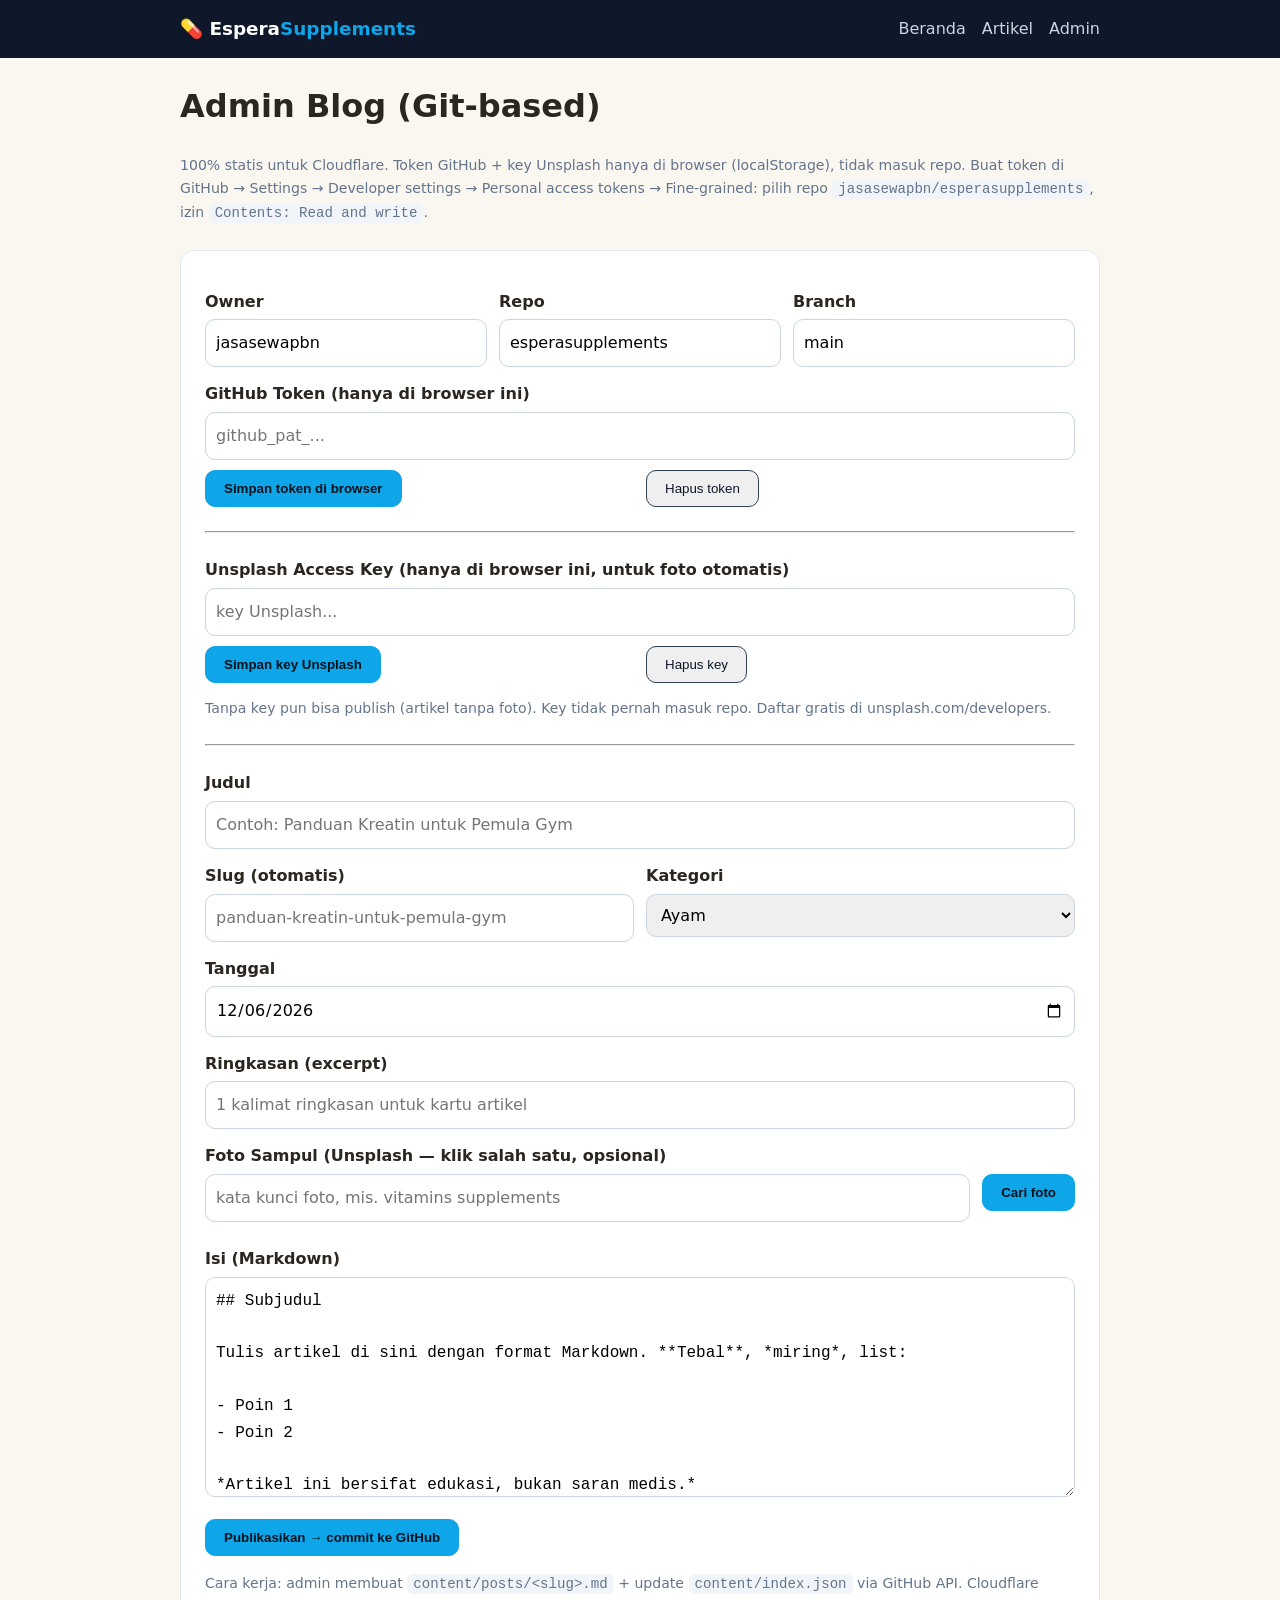
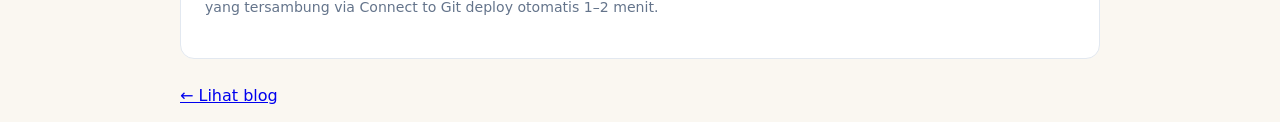
==== commit 3cf449f9: "Blog ternak: 100 judul + posting tiap 3 jam" ====
--- a/admin/index.html
+++ b/admin/index.html
@@ -54,7 +54,7 @@
 <label>Judul</label><input id="title" placeholder="Contoh: Panduan Kreatin untuk Pemula Gym" />
 <div class="row">
 <div><label>Slug (otomatis)</label><input id="slug" placeholder="panduan-kreatin-untuk-pemula-gym" /></div>
-<div><label>Kategori</label><select id="category"><option>Vitamin</option><option>Protein</option><option>Herbal</option><option>Fitness</option><option>Diet</option><option>Kesehatan</option></select></div>
+<div><label>Kategori</label><select id="category"><option>Ayam</option><option>Kambing</option><option>Sapi</option><option>Ikan</option><option>Pakan</option><option>Bisnis</option></select></div>
 </div>
 <label>Tanggal</label><input id="date" type="date" />
 <label>Ringkasan (excerpt)</label><input id="excerpt" placeholder="1 kalimat ringkasan untuk kartu artikel" />
@@ -95,7 +95,7 @@
 $('pxkey').value = localStorage.getItem('uns_key') || '';
 $('savePx').onclick = () => { localStorage.setItem('uns_key', $('pxkey').value.trim()); setStatus('Key Unsplash tersimpan.', true); };
 $('clearPx').onclick = () => { localStorage.removeItem('uns_key'); $('pxkey').value=''; selPhoto=null; setStatus('Key Unsplash dihapus.', true); };
-const PXQ = {Vitamin:'vitamins supplements',Protein:'protein powder fitness',Herbal:'herbal natural medicine',Fitness:'gym workout',Diet:'healthy food diet',Kesehatan:'healthy lifestyle wellness'};
+const PXQ = {Ayam:'chicken poultry farm',Kambing:'goat farm',Sapi:'cow cattle farm',Ikan:'fish farm pond',Pakan:'grain animal feed',Bisnis:'livestock farm'};
 let selPhoto = null;
 $('pxfind').onclick = async () => {
   try{
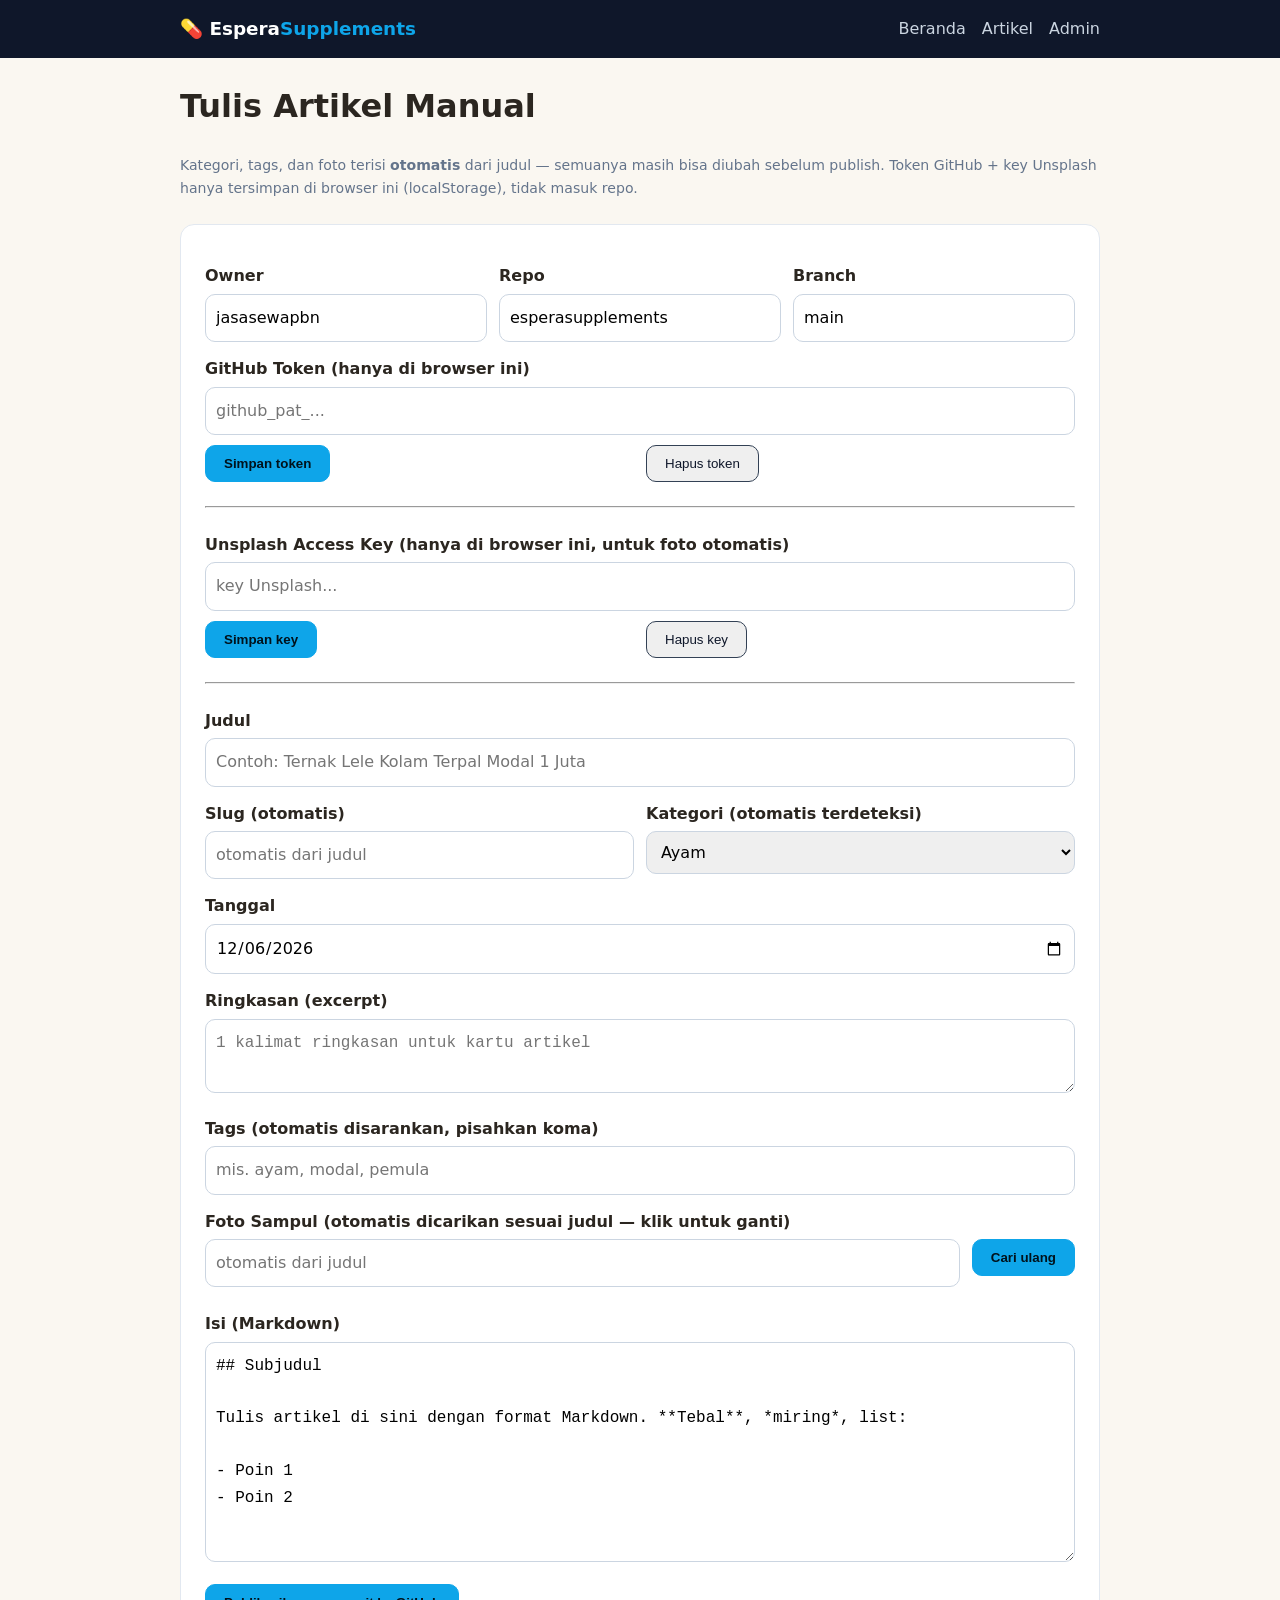
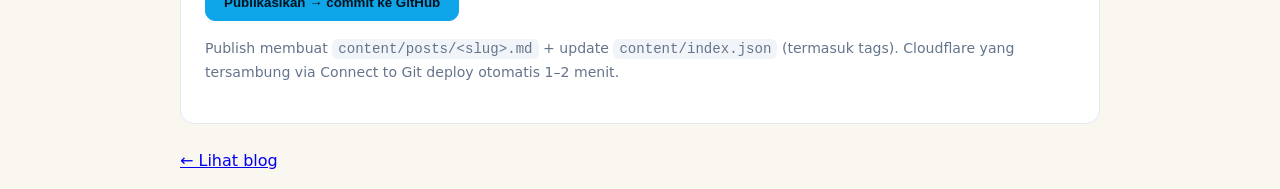
==== commit 523233a2: "Admin manual + foto/kategori/tags otomatis + sistem tags" ====
--- a/admin/index.html
+++ b/admin/index.html
@@ -2,20 +2,23 @@
 <html lang="id">
 <head>
 <meta charset="utf-8" /><meta name="viewport" content="width=device-width, initial-scale=1" />
-<title>Admin — EsperaSupplements</title>
+<title>Admin — Tulis Artikel</title>
 <link rel="stylesheet" href="/styles.css" />
 <style>.form{background:#fff;border:1px solid #e2e8f0;border-radius:14px;padding:24px;margin:24px 0}
 label{display:block;font-weight:600;margin:14px 0 4px}
 input,select,textarea{width:100%;padding:10px;border:1px solid #cbd5e1;border-radius:10px;font:inherit}
 textarea{min-height:220px;font-family:ui-monospace,Menlo,Consolas,monospace}
+textarea#excerpt{min-height:0}
 .row{display:flex;gap:12px}.row>div{flex:1}
 .hint{color:#64748b;font-size:.88rem}
+.auto{font-size:.82rem;color:#15803d;font-weight:600}
 #status{margin-top:12px;font-weight:600}
 .photos{display:grid;grid-template-columns:repeat(3,1fr);gap:10px;margin-top:10px}
 .photos figure{margin:0;font-size:.72rem;color:#555}
 .photos img{width:100%;height:110px;object-fit:cover;border-radius:8px;cursor:pointer;border:3px solid transparent;display:block}
 .photos img.sel{border-color:#0ea5e9}
-.selinfo{font-size:.85rem;color:#15803d;font-weight:600;margin-top:8px}</style>
+.sug button{border:1px solid #cbd5e1;background:#f8fafc;border-radius:999px;padding:4px 14px;font-size:.8rem;cursor:pointer;margin:0 6px 6px 0}
+.sug button:hover{border-color:#111}</style>
 </head>
 <body>
 <header class="site-header"><div class="container nav">
@@ -23,10 +26,9 @@
 <nav><a href="/">Beranda</a><a href="/blog/">Artikel</a><a href="/admin/">Admin</a></nav>
 </div></header>
 <main class="container">
-<h1>Admin Blog (Git-based)</h1>
-<p class="hint">100% statis untuk Cloudflare. Token GitHub + key Unsplash hanya di browser (localStorage), tidak masuk repo.
-Buat token di GitHub → Settings → Developer settings → Personal access tokens → Fine-grained:
-pilih repo <code>jasasewapbn/esperasupplements</code>, izin <code>Contents: Read and write</code>.</p>
+<h1>Tulis Artikel Manual</h1>
+<p class="hint">Kategori, tags, dan foto terisi <strong>otomatis</strong> dari judul — semuanya masih bisa diubah sebelum publish.
+Token GitHub + key Unsplash hanya tersimpan di browser ini (localStorage), tidak masuk repo.</p>
 
 <div class="form">
 <div class="row">
@@ -37,34 +39,38 @@
 <label>GitHub Token (hanya di browser ini)</label>
 <input id="token" type="password" placeholder="github_pat_..." autocomplete="off" />
 <div class="row">
-<div><button class="btn primary" id="saveToken" style="color:#00121c;margin-top:10px">Simpan token di browser</button></div>
+<div><button class="btn primary" id="saveToken" style="color:#00121c;margin-top:10px">Simpan token</button></div>
 <div><button class="btn" id="clearToken" style="color:#0f172a;margin-top:10px">Hapus token</button></div>
 </div>
-
 <hr style="margin:24px 0" />
 <label>Unsplash Access Key (hanya di browser ini, untuk foto otomatis)</label>
 <input id="pxkey" type="password" placeholder="key Unsplash..." autocomplete="off" />
 <div class="row">
-<div><button class="btn primary" id="savePx" style="color:#00121c;margin-top:10px">Simpan key Unsplash</button></div>
+<div><button class="btn primary" id="savePx" style="color:#00121c;margin-top:10px">Simpan key</button></div>
 <div><button class="btn" id="clearPx" style="color:#0f172a;margin-top:10px">Hapus key</button></div>
 </div>
-<p class="hint">Tanpa key pun bisa publish (artikel tanpa foto). Key tidak pernah masuk repo. Daftar gratis di unsplash.com/developers.</p>
 
 <hr style="margin:24px 0" />
-<label>Judul</label><input id="title" placeholder="Contoh: Panduan Kreatin untuk Pemula Gym" />
-<div class="row">
-<div><label>Slug (otomatis)</label><input id="slug" placeholder="panduan-kreatin-untuk-pemula-gym" /></div>
-<div><label>Kategori</label><select id="category"><option>Ayam</option><option>Kambing</option><option>Sapi</option><option>Ikan</option><option>Pakan</option><option>Bisnis</option></select></div>
-</div>
+<label>Judul</label><input id="title" placeholder="Contoh: Ternak Lele Kolam Terpal Modal 1 Juta" />
+<div class="row">
+<div><label>Slug (otomatis)</label><input id="slug" placeholder="otomatis dari judul" /></div>
+<div><label>Kategori (otomatis terdeteksi)</label><select id="category"><option>Ayam</option><option>Kambing</option><option>Sapi</option><option>Ikan</option><option>Pakan</option><option>Bisnis</option></select></div>
+</div>
+<p class="auto" id="catnote"></p>
 <label>Tanggal</label><input id="date" type="date" />
-<label>Ringkasan (excerpt)</label><input id="excerpt" placeholder="1 kalimat ringkasan untuk kartu artikel" />
-<label>Foto Sampul (Unsplash — klik salah satu, opsional)</label>
-<div class="row">
-<div><input id="pxq" placeholder="kata kunci foto, mis. vitamins supplements" /></div>
-<div style="flex:0 0 auto"><button class="btn primary" id="pxfind" style="color:#00121c" type="button">Cari foto</button></div>
+<label>Ringkasan (excerpt)</label><textarea id="excerpt" rows="2" placeholder="1 kalimat ringkasan untuk kartu artikel"></textarea>
+<label>Tags (otomatis disarankan, pisahkan koma)</label>
+<input id="tags" placeholder="mis. ayam, modal, pemula" />
+<div class="sug" id="tagsug"></div>
+
+<label>Foto Sampul (otomatis dicarikan sesuai judul — klik untuk ganti)</label>
+<div class="row">
+<div><input id="pxq" placeholder="otomatis dari judul" /></div>
+<div style="flex:0 0 auto"><button class="btn primary" id="pxfind" style="color:#00121c" type="button">Cari ulang</button></div>
 </div>
 <div class="photos" id="pxgrid"></div>
-<p class="selinfo" id="pxsel"></p>
+<p class="auto" id="pxsel"></p>
+
 <label>Isi (Markdown)</label>
 <textarea id="body">## Subjudul
 
@@ -72,104 +78,142 @@
 
 - Poin 1
 - Poin 2
-
-*Artikel ini bersifat edukasi, bukan saran medis.*
 </textarea>
 <button class="btn primary" id="publish" style="color:#00121c;margin-top:14px">Publikasikan → commit ke GitHub</button>
 <p id="status"></p>
-<p class="hint">Cara kerja: admin membuat <code>content/posts/&lt;slug&gt;.md</code> + update <code>content/index.json</code> via GitHub API.
+<p class="hint">Publish membuat <code>content/posts/&lt;slug&gt;.md</code> + update <code>content/index.json</code> (termasuk tags).
 Cloudflare yang tersambung via Connect to Git deploy otomatis 1–2 menit.</p>
 </div>
 <p><a href="/blog/">← Lihat blog</a></p>
 </main>
 <script>
 const $ = id => document.getElementById(id);
-$('date').value = new Date().toISOString().slice(0,10);
+// --- deteksi kategori otomatis dari kata kunci ---
+const CATS = [
+  ['Ayam', /ayam|broiler|petelur|telur|puyuh|joper|kalkun|kate|serama|bangkok|\bfcr\b/i],
+  ['Kambing', /kambing|domba|etawa|boer|garut|texel|merino|gaduh/i],
+  ['Sapi', /sapi|kerbau|perah|limousin|simental|brahman|pedet|\bpmk\b|\blsd\b/i],
+  ['Ikan', /ikan|lele|nila|gurame|udang|belut|sidat|koi|cupang|bioflok|tambak|vaname|qurban.*ikan/i],
+  ['Pakan', /pakan|maggot|konsentrat|pelet|dedak|menir|silase|azolla|probiotik|hijauan|odot|mineral/i],
+];
+const detectCat = t => { for (const [c, re] of CATS) if (re.test(t)) return c; return (/qurban|modal|untung|bisnis|kur|usaha|kerja sama|kemitraan/i.test(t) ? detectCatQurban(t) : 'Bisnis'); };
+const detectCatQurban = t => (/kambing|domba/i.test(t) ? 'Kambing' : 'Bisnis');
+const PXQ = {Ayam:'chicken poultry farm',Kambing:'goat farm',Sapi:'cow cattle farm',Ikan:'fish farm pond',Pakan:'grain animal feed',Bisnis:'livestock farm'};
+const STOP = new Set('yang dan untuk dengan dari pada agar atau adalah ini itu dalam tiap lebih tanpa serta sebagai oleh hingga cara tips panduan supaya berapa jenis manfaat bisnis ternak'.split(' '));
+const keywords = t => [...new Set((t.toLowerCase().match(/[a-z]{4,}/g) || []).filter(w => !STOP.has(w)))].slice(0, 5);
+
+$('date').value = new Date().toISOString().slice(0, 10);
 $('token').value = localStorage.getItem('gh_token') || '';
+$('pxkey').value = localStorage.getItem('uns_key') || '';
+
+let autoCat = true;
+$('category').addEventListener('change', () => { autoCat = false; $('catnote').textContent = ''; });
+
+let deb = null;
 $('title').addEventListener('input', e => {
-  $('slug').value = e.target.value.toLowerCase()
-    .replace(/[^a-z0-9\s-]/g,'').trim().replace(/\s+/g,'-').replace(/-+/g,'-').slice(0,80);
+  const t = e.target.value;
+  $('slug').value = t.toLowerCase().replace(/[^a-z0-9\s-]/g, '').trim().replace(/\s+/g, '-').replace(/-+/g, '-').slice(0, 80);
+  if (autoCat && t.trim()) {
+    $('category').value = detectCat(t);
+    $('catnote').textContent = '✓ Kategori otomatis: ' + $('category').value + ' (bisa diubah manual)';
+  }
+  // saran tags otomatis
+  const kw = keywords(t);
+  const base = [$('category').value.toLowerCase(), ...kw].filter((v, i, a) => a.indexOf(v) === i).slice(0, 5);
+  $('tagsug').innerHTML = base.map(k => `<button type="button" data-t="${k}">+ ${k}</button>`).join('');
+  $('tagsug').querySelectorAll('button').forEach(b => b.onclick = () => {
+    const cur = $('tags').value.split(',').map(s => s.trim()).filter(Boolean);
+    if (!cur.map(s => s.toLowerCase()).includes(b.dataset.t.toLowerCase())) cur.push(b.dataset.t);
+    $('tags').value = cur.join(', ');
+  });
+  // foto otomatis (debounce)
+  clearTimeout(deb);
+  deb = setTimeout(() => { if (t.trim().length > 8) cariFoto(true); }, 1200);
 });
+
 $('saveToken').onclick = () => { localStorage.setItem('gh_token', $('token').value.trim()); setStatus('Token tersimpan di browser ini.', true); };
-$('clearToken').onclick = () => { localStorage.removeItem('gh_token'); $('token').value=''; setStatus('Token dihapus.', true); };
-$('pxkey').value = localStorage.getItem('uns_key') || '';
+$('clearToken').onclick = () => { localStorage.removeItem('gh_token'); $('token').value = ''; setStatus('Token dihapus.', true); };
 $('savePx').onclick = () => { localStorage.setItem('uns_key', $('pxkey').value.trim()); setStatus('Key Unsplash tersimpan.', true); };
-$('clearPx').onclick = () => { localStorage.removeItem('uns_key'); $('pxkey').value=''; selPhoto=null; setStatus('Key Unsplash dihapus.', true); };
-const PXQ = {Ayam:'chicken poultry farm',Kambing:'goat farm',Sapi:'cow cattle farm',Ikan:'fish farm pond',Pakan:'grain animal feed',Bisnis:'livestock farm'};
+$('clearPx').onclick = () => { localStorage.removeItem('uns_key'); $('pxkey').value = ''; selPhoto = null; setStatus('Key Unsplash dihapus.', true); };
+
 let selPhoto = null;
-$('pxfind').onclick = async () => {
-  try{
+async function cariFoto(otomatis) {
+  try {
     const key = localStorage.getItem('uns_key');
-    if(!key) return setStatus('Isi & simpan key Unsplash dulu (atau publish tanpa foto).', false);
-    const q = $('pxq').value.trim() || PXQ[$('category').value.trim()] || 'supplements health';
-    setStatus('Mencari foto...', true);
-    const r = await fetch('https://api.unsplash.com/search/photos?' + new URLSearchParams({query:q, per_page:6, orientation:'landscape'}), {headers:{Authorization:'Client-ID '+key}});
-    if(!r.ok) throw new Error('Unsplash menolak key (HTTP '+r.status+') — cek Access Key.');
-    const j = await r.json();
-    const fotos = j.results || [];
-    if(!fotos.length) return setStatus('Tidak ada foto untuk kata kunci itu.', false);
-    selPhoto = null; $('pxsel').textContent = '';
-    $('pxgrid').innerHTML = fotos.map((f,i)=>`<figure><img data-i="${i}" src="${f.urls.small}" alt="${(f.alt_description||'').replace(/"/g,'')}" /><figcaption>${f.user.name}</figcaption></figure>`).join('');
+    if (!key) { if (!otomatis) setStatus('Isi & simpan key Unsplash dulu (atau publish tanpa foto).', false); return; }
+    const kw = keywords($('title').value).slice(0, 2).join(' ');
+    const q = $('pxq').value.trim() || ((PXQ[$('category').value] || 'livestock farm') + (kw ? ' ' + kw : ''));
+    if (otomatis) $('pxsel').textContent = 'Mencarikan foto otomatis...';
+    else setStatus('Mencari foto...', true);
+    const r = await fetch('https://api.unsplash.com/search/photos?' + new URLSearchParams({ query: q, per_page: 6, orientation: 'landscape' }), { headers: { Authorization: 'Client-ID ' + key } });
+    if (!r.ok) throw new Error('Unsplash menolak key (HTTP ' + r.status + ')');
+    const fotos = (await r.json()).results || [];
+    if (!fotos.length) { $('pxsel').textContent = 'Tidak ada foto cocok — coba kata kunci lain atau publish tanpa foto.'; return; }
     window._fotos = fotos;
-    $('pxgrid').querySelectorAll('img').forEach(img=>img.onclick=()=>{
-      $('pxgrid').querySelectorAll('img').forEach(x=>x.classList.remove('sel'));
-      img.classList.add('sel');
-      selPhoto = window._fotos[+img.dataset.i];
-      $('pxsel').textContent = 'Terpilih: foto oleh ' + selPhoto.user.name + ' (akan diunggah saat publish).';
-    });
-    setStatus('Klik salah satu foto untuk memilih.', true);
-  }catch(e){ setStatus('Gagal: '+e.message, false); }
-};
-function b64bytes(buf){ const b=new Uint8Array(buf); let s=''; const CH=0x8000; for(let i=0;i<b.length;i+=CH){ s+=String.fromCharCode.apply(null,b.subarray(i,i+CH)); } return btoa(s); }
-function setStatus(m, ok){ const s=$('status'); s.textContent=m; s.style.color= ok ? '#15803d' : '#b91c1c'; }
-function b64(s){ return btoa(unescape(encodeURIComponent(s))); }
-async function gh(path, method, body){
-  const owner=$('owner').value.trim(), repo=$('repo').value.trim();
+    $('pxgrid').innerHTML = fotos.map((f, i) => `<figure><img data-i="${i}" src="${f.urls.small}" alt="" /><figcaption>${f.user.name}</figcaption></figure>`).join('');
+    const pick = i => {
+      $('pxgrid').querySelectorAll('img').forEach(x => x.classList.remove('sel'));
+      $('pxgrid').querySelectorAll('img')[i].classList.add('sel');
+      selPhoto = window._fotos[i];
+      $('pxsel').textContent = '✓ Foto: oleh ' + selPhoto.user.name + ' (klik foto lain untuk ganti)';
+    };
+    $('pxgrid').querySelectorAll('img').forEach(img => img.onclick = () => pick(+img.dataset.i));
+    pick(0); // otomatis pilih yang paling relevan
+    if (!otomatis) setStatus('Klik foto untuk mengganti pilihan.', true);
+  } catch (e) { setStatus('Gagal: ' + e.message, false); }
+}
+$('pxfind').onclick = () => cariFoto(false);
+
+function b64bytes(buf) { const b = new Uint8Array(buf); let s = ''; const CH = 0x8000; for (let i = 0; i < b.length; i += CH) { s += String.fromCharCode.apply(null, b.subarray(i, i + CH)); } return btoa(s); }
+function setStatus(m, ok) { const s = $('status'); s.textContent = m; s.style.color = ok ? '#15803d' : '#b91c1c'; }
+function b64(s) { return btoa(unescape(encodeURIComponent(s))); }
+async function gh(path, method, body) {
+  const owner = $('owner').value.trim(), repo = $('repo').value.trim();
   const r = await fetch(`https://api.github.com/repos/${owner}/${repo}/contents/${path}`, {
-    method, headers:{ 'Authorization':'Bearer '+localStorage.getItem('gh_token'), 'Accept':'application/vnd.github+json', 'Content-Type':'application/json' },
+    method, headers: { 'Authorization': 'Bearer ' + localStorage.getItem('gh_token'), 'Accept': 'application/vnd.github+json', 'Content-Type': 'application/json' },
     body: body ? JSON.stringify(body) : undefined });
-  const j = await r.json().catch(()=>({}));
-  if(!r.ok) throw new Error(j.message || ('HTTP '+r.status));
+  const j = await r.json().catch(() => ({}));
+  if (!r.ok) throw new Error(j.message || ('HTTP ' + r.status));
   return j;
 }
-async function getSha(path){
-  try { const j = await gh(path,'GET'); return j.sha; } catch(e){ return null; }
+async function getSha(path) {
+  try { const j = await gh(path, 'GET'); return j.sha; } catch (e) { return null; }
 }
 $('publish').onclick = async () => {
-  try{
+  try {
     const token = localStorage.getItem('gh_token');
-    if(!token) return setStatus('Isi & simpan token GitHub dulu.', false);
-    const slug = $('slug').value.trim(), title=$('title').value.trim();
-    if(!slug || !title) return setStatus('Judul & slug wajib diisi.', false);
+    if (!token) return setStatus('Isi & simpan token GitHub dulu.', false);
+    const slug = $('slug').value.trim(), title = $('title').value.trim();
+    if (!slug || !title) return setStatus('Judul & slug wajib diisi.', false);
+    const tagList = $('tags').value.split(',').map(s => s.trim()).filter(Boolean).slice(0, 8);
     setStatus('Mengirim ke GitHub...', true);
-    const owner=$('owner').value.trim(), repo=$('repo').value.trim(), branch=$('branch').value.trim()||'main';
+    const branch = $('branch').value.trim() || 'main';
     let imgMeta = '', imgEntry = {};
-    if(selPhoto){
-      try{
+    if (selPhoto) {
+      try {
         setStatus('Mengunduh & mengunggah foto...', true);
-        const src = selPhoto.urls.regular + '&w=1200&q=80&fm=jpg';
-        const fr = await fetch(src);
-        if(!fr.ok) throw new Error('unduh foto gagal (HTTP '+fr.status+')');
+        const fr = await fetch(selPhoto.urls.regular + '&w=1200&q=80&fm=jpg');
+        if (!fr.ok) throw new Error('unduh foto gagal (HTTP ' + fr.status + ')');
         const buf = await fr.arrayBuffer();
         const imgPath = `content/images/${slug}.jpg`;
-        await gh(imgPath,'PUT',{ message:`Foto: ${slug}`, content:b64bytes(buf), branch, ...(await getSha(imgPath) ? {sha: await getSha(imgPath)} : {}) });
+        await gh(imgPath, 'PUT', { message: `Foto: ${slug}`, content: b64bytes(buf), branch, ...(await getSha(imgPath) ? { sha: await getSha(imgPath) } : {}) });
         const credit = `Foto oleh ${selPhoto.user.name} di Unsplash`;
-        const url = selPhoto.user.links.html + '?utm_source=esperasupplements&utm_medium=referral';
+        const url = selPhoto.user.links.html + '?utm_source=ternakblog&utm_medium=referral';
         imgMeta = `image: /content/images/${slug}.jpg\nimage_credit: ${JSON.stringify(credit)}\nimage_url: ${url}\n`;
-        imgEntry = {image:`/content/images/${slug}.jpg`, image_credit:credit, image_url:url};
-      }catch(e){ return setStatus('Gagal upload foto (tidak jadi publish): '+e.message+'. Coba tanpa foto.', false); }
+        imgEntry = { image: `/content/images/${slug}.jpg`, image_credit: credit, image_url: url };
+      } catch (e) { return setStatus('Gagal upload foto (tidak jadi publish): ' + e.message + '. Lepas foto lalu coba lagi.', false); }
     }
-    const md = `---\ntitle: ${JSON.stringify(title)}\ndate: ${$('date').value}\ncategory: ${$('category').value}\nexcerpt: ${JSON.stringify($('excerpt').value)}\n${imgMeta}---\n\n${$('body').value}\n`;
+    const md = `---\ntitle: ${JSON.stringify(title)}\ndate: ${$('date').value}\ncategory: ${$('category').value}\nexcerpt: ${JSON.stringify($('excerpt').value)}\ntags: ${JSON.stringify(tagList)}\n${imgMeta}---\n\n${$('body').value}\n`;
     const mdPath = `content/posts/${slug}.md`;
-    await gh(mdPath,'PUT',{ message:`Post: ${title}`, content:b64(md), branch, ...(await getSha(mdPath) ? {sha: await getSha(mdPath)} : {}) });
+    await gh(mdPath, 'PUT', { message: `Post: ${title}`, content: b64(md), branch, ...(await getSha(mdPath) ? { sha: await getSha(mdPath) } : {}) });
     let idx = [];
-    try { const cur = await gh('content/index.json','GET'); idx = JSON.parse(decodeURIComponent(escape(atob(cur.content.replace(/\n/g,''))))); var idxSha = cur.sha; } catch(e){ idx = []; }
-    idx = idx.filter(x=>x.slug!==slug);
-    idx.unshift({ slug, title, date:$('date').value, category:$('category').value, excerpt:$('excerpt').value, ...imgEntry });
-    idx.sort((a,b)=> (b.date||'').localeCompare(a.date||''));
-    await gh('content/index.json','PUT',{ message:`Index: ${slug}`, content:b64(JSON.stringify(idx,null,2)+'\n'), branch, ...(idxSha?{sha:idxSha}:{}) });
+    try { const cur = await gh('content/index.json', 'GET'); idx = JSON.parse(decodeURIComponent(escape(atob(cur.content.replace(/\n/g, ''))))); var idxSha = cur.sha; } catch (e) { idx = []; }
+    idx = idx.filter(x => x.slug !== slug);
+    idx.unshift({ slug, title, date: $('date').value, category: $('category').value, excerpt: $('excerpt').value, tags: tagList, ...imgEntry });
+    idx.sort((a, b) => (b.date || '').localeCompare(a.date || ''));
+    await gh('content/index.json', 'PUT', { message: `Index: ${slug}`, content: b64(JSON.stringify(idx, null, 2) + '\n'), branch, ...(idxSha ? { sha: idxSha } : {}) });
     setStatus(`Berhasil! Lihat di /blog/post.html?p=${slug} (tunggu deploy 1–2 mnt).`, true);
-  }catch(e){ setStatus('Gagal: '+e.message, false); }
+  } catch (e) { setStatus('Gagal: ' + e.message, false); }
 };
 </script>
 </body>
--- a/styles.css
+++ b/styles.css
@@ -361,6 +361,12 @@
 .tk-bottom{background:#000;color:#777;font-size:.8rem}
 .tk-bottom .tk-wrap{display:flex;justify-content:space-between;padding:13px 20px;flex-wrap:wrap;gap:8px}
 .tk-bottom a{color:#999;text-decoration:none;margin-left:12px}
+.tagchips{margin:10px 0}
+.tagchips a{display:inline-block;border:1px solid #ddd;border-radius:999px;padding:3px 12px;font-size:.78rem;color:#333;text-decoration:none;margin:0 6px 6px 0;background:#fafafa}
+.tagchips a:hover{border-color:#111;color:#000}
+.tagcloud a{display:inline-block;border:1px solid #ddd;border-radius:999px;padding:4px 14px;font-size:.82rem;color:#333;text-decoration:none;margin:0 8px 8px 0;background:#fff}
+.tagcloud a:hover{border-color:#111;color:#000}
+.tagcloud span{color:#999;font-size:.75rem}
 /* halaman isi tetap pakai .single/.ed-* agar kompatibel */
 @media(max-width:960px){.tk-latest-grid{grid-template-columns:1fr}.tk-trend{grid-template-columns:1fr 1fr}.tk-catgrid{grid-template-columns:1fr 1fr}.tk-two{grid-template-columns:1fr}.tk-foot-grid{grid-template-columns:1fr 1fr}.tk-logo{font-size:2.2rem}}
 @media(max-width:640px){
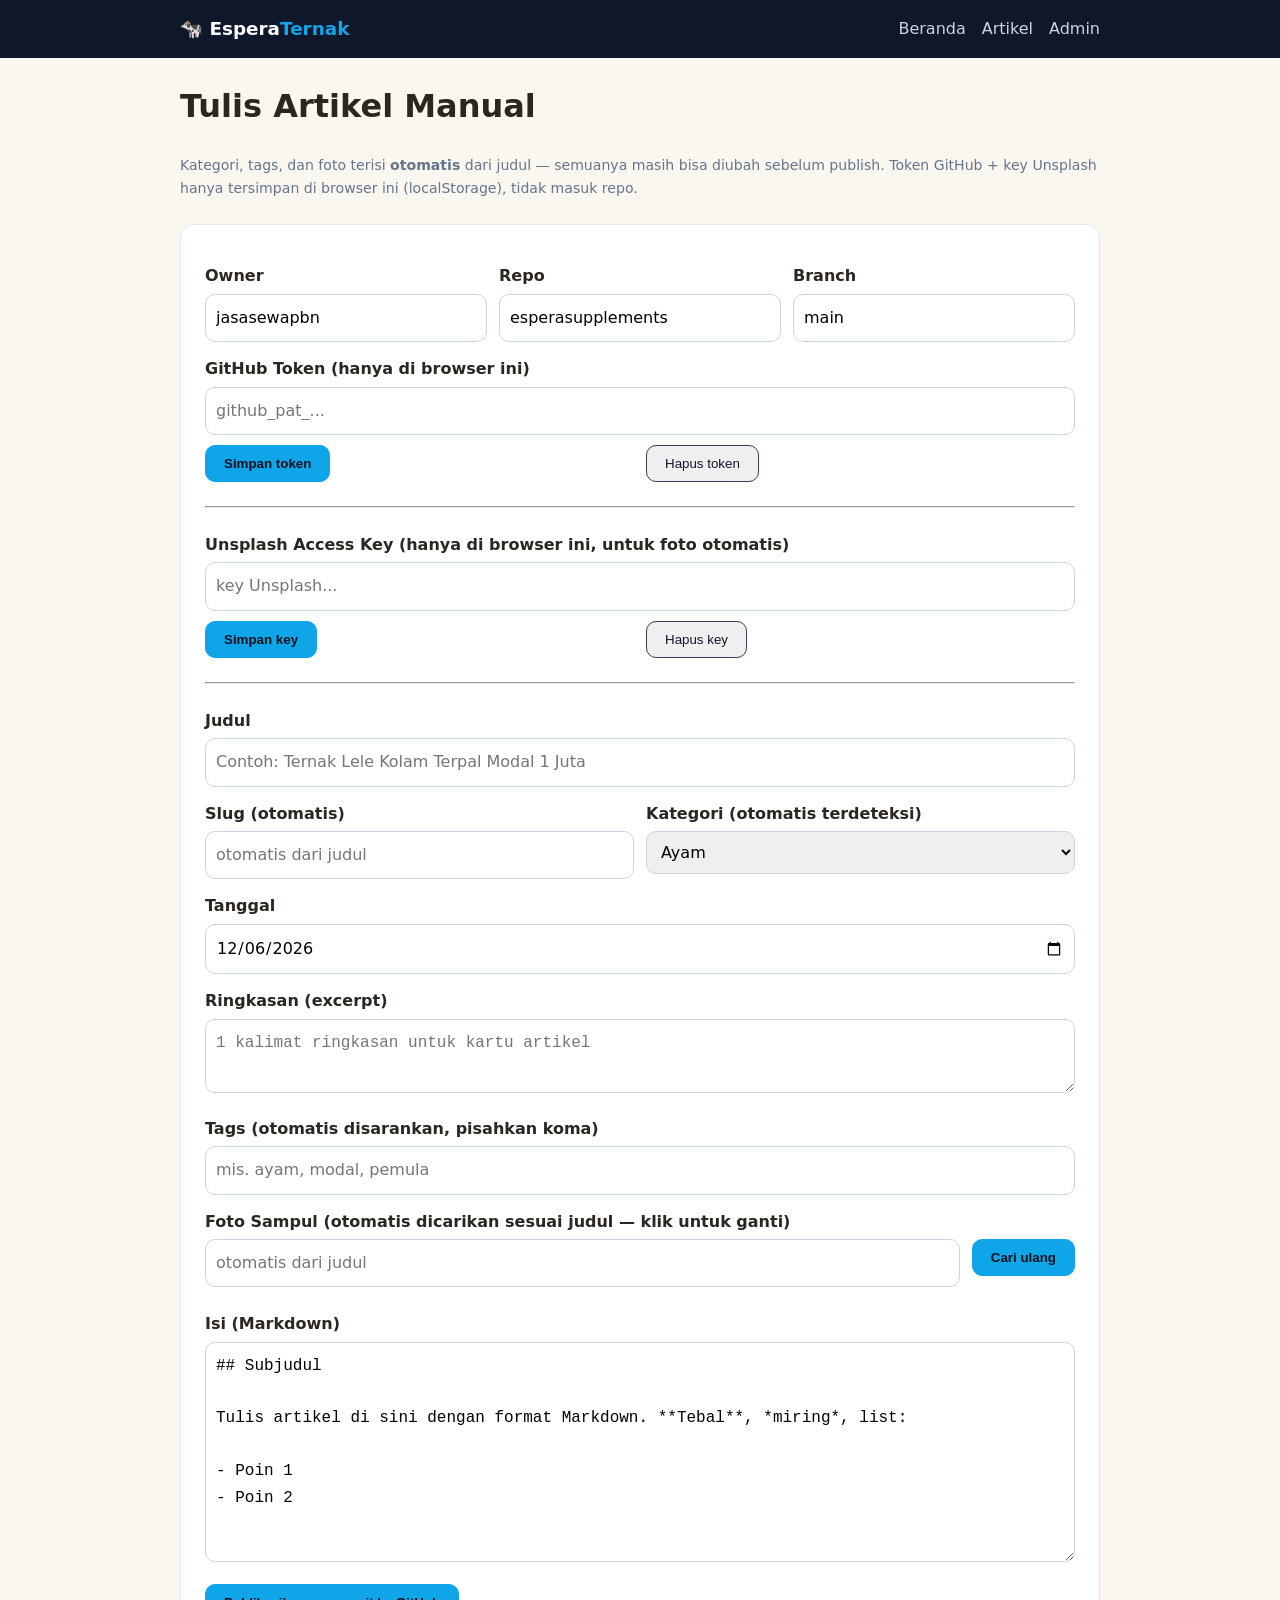
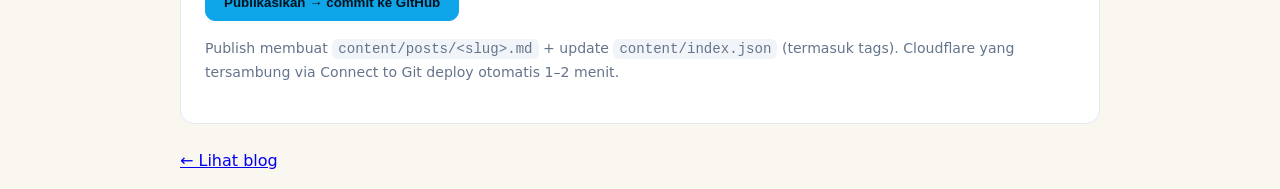
==== commit 684dcb00: "Bersihkan sisa suplemen: brand EsperaTernak + disclaimer ternak" ====
--- a/admin/index.html
+++ b/admin/index.html
@@ -22,7 +22,7 @@
 </head>
 <body>
 <header class="site-header"><div class="container nav">
-<a class="brand" href="/">💊 Espera<span>Supplements</span></a>
+<a class="brand" href="/">🐄 Espera<span>Ternak</span></a>
 <nav><a href="/">Beranda</a><a href="/blog/">Artikel</a><a href="/admin/">Admin</a></nav>
 </div></header>
 <main class="container">
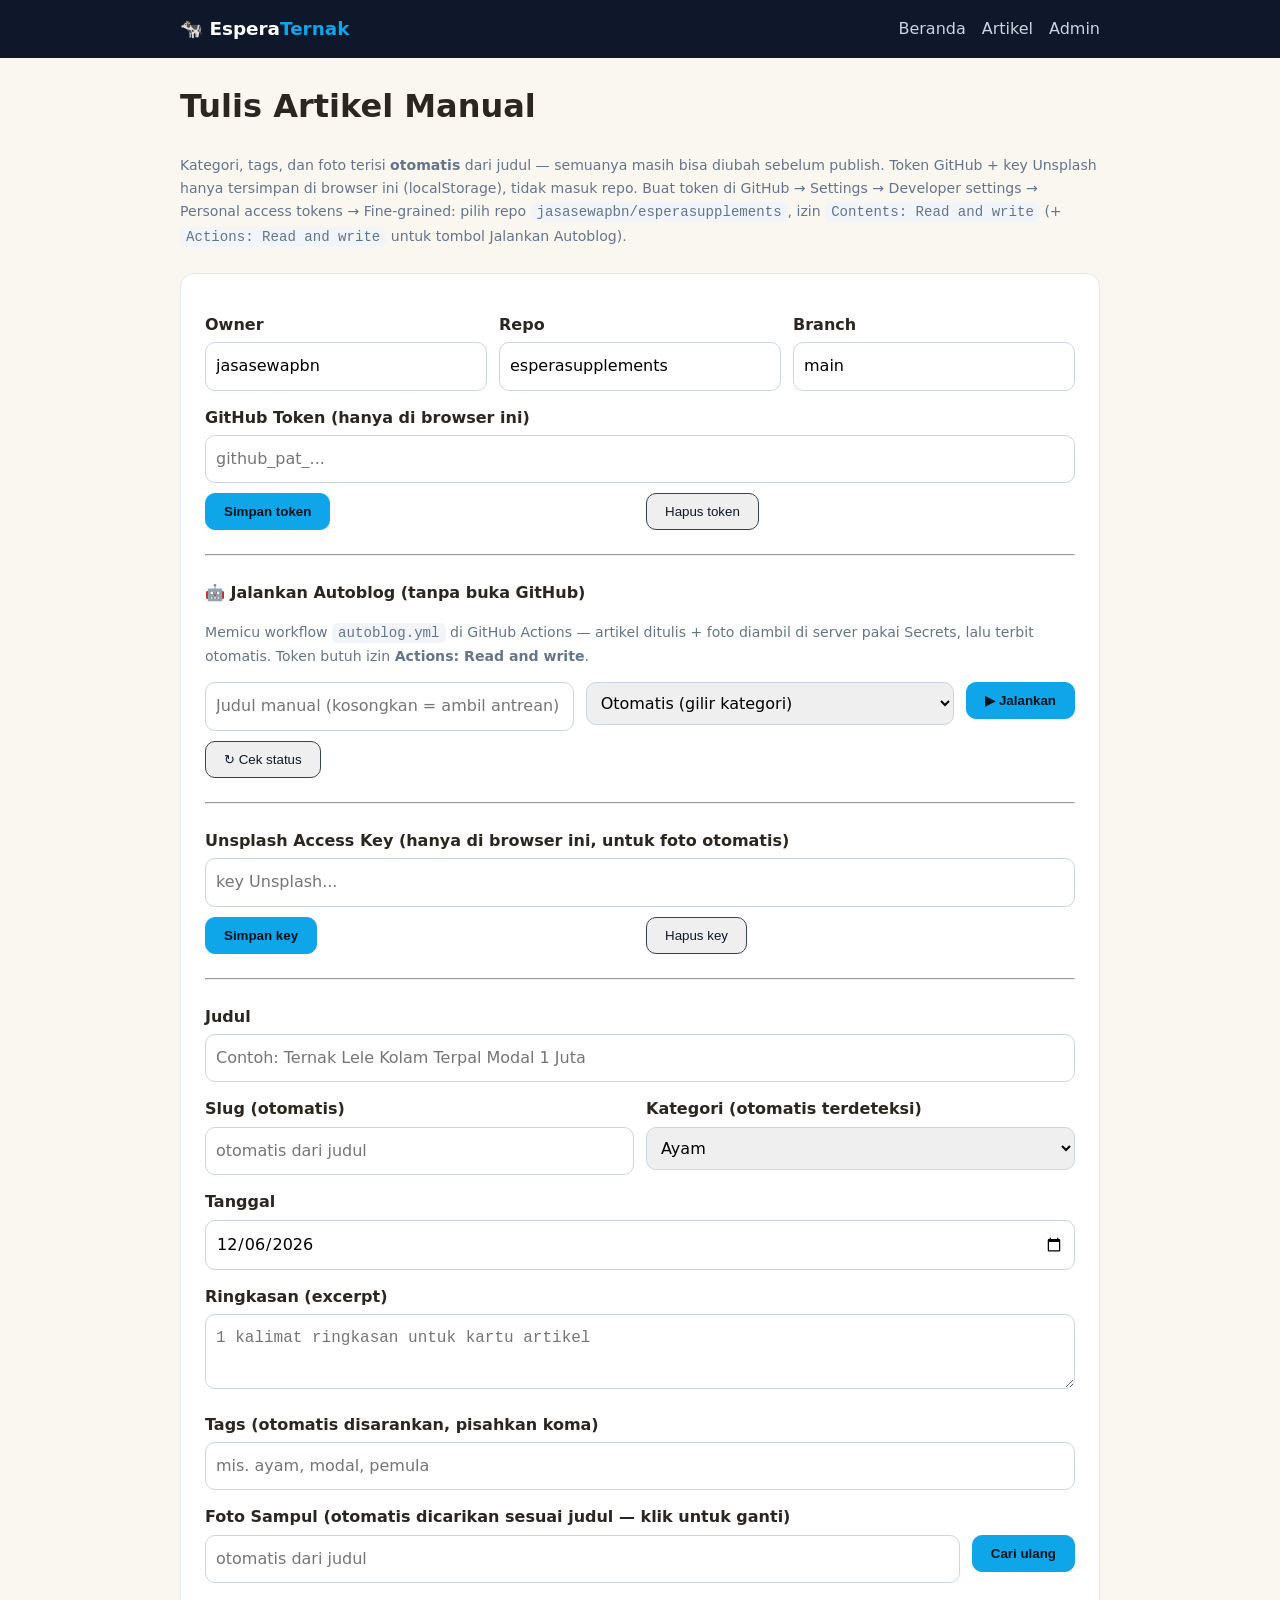
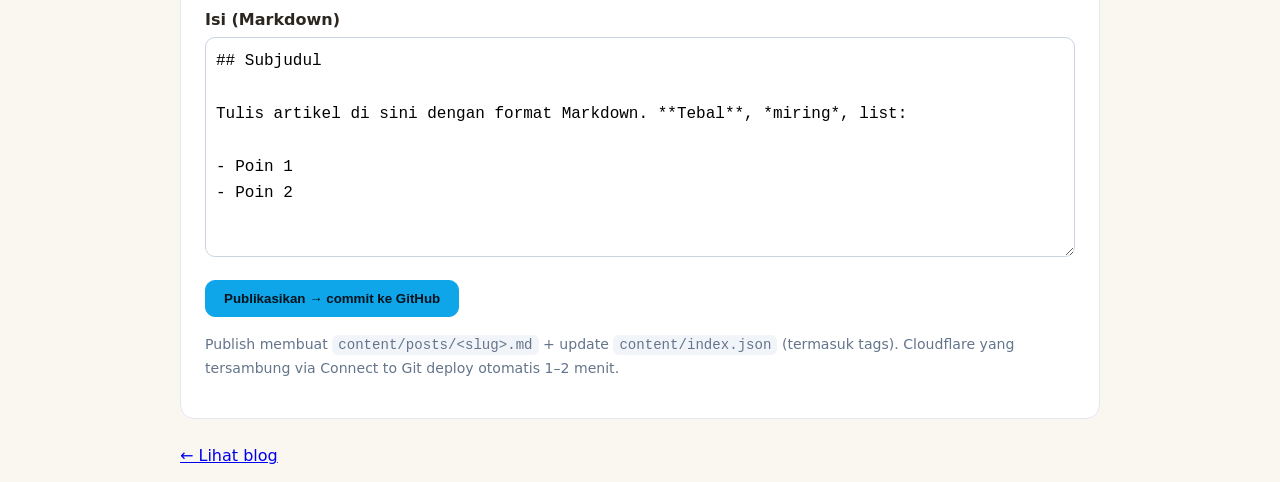
==== commit 7045f906: "Admin: tombol Jalankan Autoblog + cek status" ====
--- a/admin/index.html
+++ b/admin/index.html
@@ -28,7 +28,10 @@
 <main class="container">
 <h1>Tulis Artikel Manual</h1>
 <p class="hint">Kategori, tags, dan foto terisi <strong>otomatis</strong> dari judul — semuanya masih bisa diubah sebelum publish.
-Token GitHub + key Unsplash hanya tersimpan di browser ini (localStorage), tidak masuk repo.</p>
+Token GitHub + key Unsplash hanya tersimpan di browser ini (localStorage), tidak masuk repo.
+Buat token di GitHub → Settings → Developer settings → Personal access tokens → Fine-grained:
+pilih repo <code>jasasewapbn/esperasupplements</code>, izin <code>Contents: Read and write</code>
+(+ <code>Actions: Read and write</code> untuk tombol Jalankan Autoblog).</p>
 
 <div class="form">
 <div class="row">
@@ -41,6 +44,19 @@
 <div class="row">
 <div><button class="btn primary" id="saveToken" style="color:#00121c;margin-top:10px">Simpan token</button></div>
 <div><button class="btn" id="clearToken" style="color:#0f172a;margin-top:10px">Hapus token</button></div>
+</div>
+
+<hr style="margin:24px 0" />
+<label>🤖 Jalankan Autoblog (tanpa buka GitHub)</label>
+<p class="hint">Memicu workflow <code>autoblog.yml</code> di GitHub Actions — artikel ditulis + foto diambil di server pakai Secrets, lalu terbit otomatis. Token butuh izin <strong>Actions: Read and write</strong>.</p>
+<div class="row">
+<div><input id="rjudul" placeholder="Judul manual (kosongkan = ambil antrean)" /></div>
+<div><select id="rkategori"><option value="">Otomatis (gilir kategori)</option><option>Ayam</option><option>Kambing</option><option>Sapi</option><option>Ikan</option><option>Pakan</option><option>Bisnis</option></select></div>
+<div style="flex:0 0 auto"><button class="btn primary" id="rundispatch" style="color:#00121c" type="button">▶ Jalankan</button></div>
+</div>
+<div class="row" style="margin-top:10px">
+<div style="flex:0 0 auto"><button class="btn" id="cekstatus" style="color:#0f172a" type="button">↻ Cek status</button></div>
+<div><p class="auto" id="runinfo" style="margin:10px 0 0"></p></div>
 </div>
 <hr style="margin:24px 0" />
 <label>Unsplash Access Key (hanya di browser ini, untuk foto otomatis)</label>
@@ -100,7 +116,7 @@
 const detectCatQurban = t => (/kambing|domba/i.test(t) ? 'Kambing' : 'Bisnis');
 const PXQ = {Ayam:'chicken poultry farm',Kambing:'goat farm',Sapi:'cow cattle farm',Ikan:'fish farm pond',Pakan:'grain animal feed',Bisnis:'livestock farm'};
 const STOP = new Set('yang dan untuk dengan dari pada agar atau adalah ini itu dalam tiap lebih tanpa serta sebagai oleh hingga cara tips panduan supaya berapa jenis manfaat bisnis ternak'.split(' '));
-const keywords = t => [...new Set((t.toLowerCase().match(/[a-z]{4,}/g) || []).filter(w => !STOP.has(w)))].slice(0, 5);
+const keywords = t => [...new Set((t.toLowerCase().match(/[a-z]{4,}/g) || []).filter(w => !STOP.has(w)))].slice(0, 9);
 
 $('date').value = new Date().toISOString().slice(0, 10);
 $('token').value = localStorage.getItem('gh_token') || '';
@@ -119,7 +135,7 @@
   }
   // saran tags otomatis
   const kw = keywords(t);
-  const base = [$('category').value.toLowerCase(), ...kw].filter((v, i, a) => a.indexOf(v) === i).slice(0, 5);
+  const base = [$('category').value.toLowerCase(), ...kw].filter((v, i, a) => a.indexOf(v) === i).slice(0, 10);
   $('tagsug').innerHTML = base.map(k => `<button type="button" data-t="${k}">+ ${k}</button>`).join('');
   $('tagsug').querySelectorAll('button').forEach(b => b.onclick = () => {
     const cur = $('tags').value.split(',').map(s => s.trim()).filter(Boolean);
@@ -145,7 +161,7 @@
     const q = $('pxq').value.trim() || ((PXQ[$('category').value] || 'livestock farm') + (kw ? ' ' + kw : ''));
     if (otomatis) $('pxsel').textContent = 'Mencarikan foto otomatis...';
     else setStatus('Mencari foto...', true);
-    const r = await fetch('https://api.unsplash.com/search/photos?' + new URLSearchParams({ query: q, per_page: 6, orientation: 'landscape' }), { headers: { Authorization: 'Client-ID ' + key } });
+    const r = await fetch('https://api.unsplash.com/search/photos?' + new URLSearchParams({ query: q, per_page: 8, page: 1 + Math.floor(Math.random() * 3), orientation: 'portrait' }), { headers: { Authorization: 'Client-ID ' + key } });
     if (!r.ok) throw new Error('Unsplash menolak key (HTTP ' + r.status + ')');
     const fotos = (await r.json()).results || [];
     if (!fotos.length) { $('pxsel').textContent = 'Tidak ada foto cocok — coba kata kunci lain atau publish tanpa foto.'; return; }
@@ -179,13 +195,56 @@
 async function getSha(path) {
   try { const j = await gh(path, 'GET'); return j.sha; } catch (e) { return null; }
 }
+async function ghAPI(path, method, body) {
+  const owner = $('owner').value.trim(), repo = $('repo').value.trim();
+  const r = await fetch(`https://api.github.com/repos/${owner}/${repo}${path}`, {
+    method, headers: { 'Authorization': 'Bearer ' + localStorage.getItem('gh_token'), 'Accept': 'application/vnd.github+json', 'Content-Type': 'application/json' },
+    body: body ? JSON.stringify(body) : undefined });
+  const j = await r.json().catch(() => ({}));
+  if (!r.ok) throw new Error(j.message || ('HTTP ' + r.status));
+  return j;
+}
+let pollT = null;
+async function cekRun() {
+  try {
+    const j = await ghAPI('/actions/workflows/autoblog.yml/runs?per_page=1', 'GET');
+    const run = (j.workflow_runs || [])[0];
+    if (!run) { $('runinfo').textContent = 'Belum ada run.'; return null; }
+    const wkt = new Date(run.updated_at).toLocaleString('id-ID');
+    $('runinfo').innerHTML = `Status: <strong>${run.status}${run.conclusion ? ' / ' + run.conclusion : ''}</strong> • ${wkt} • <a href="${run.html_url}" target="_blank" rel="noopener">lihat di GitHub →</a>`;
+    return run;
+  } catch (e) { setStatus('Cek status gagal: ' + e.message + '. Token butuh izin Actions: Read and write.', false); return null; }
+}
+$('rundispatch').onclick = async () => {
+  try {
+    if (!localStorage.getItem('gh_token')) return setStatus('Isi & simpan token GitHub dulu.', false);
+    const inputs = {};
+    if ($('rjudul').value.trim()) inputs.judul = $('rjudul').value.trim();
+    if ($('rkategori').value) inputs.kategori = $('rkategori').value;
+    setStatus('Meminta GitHub menjalankan autoblog...', true);
+    await ghAPI('/actions/workflows/autoblog.yml/dispatches', 'POST', { ref: $('branch').value.trim() || 'main', inputs });
+    setStatus('Permintaan terkirim! Artikel terbit ±3–6 menit (tulis + foto + deploy).', true);
+    $('runinfo').textContent = 'Menunggu run dimulai...';
+    clearInterval(pollT);
+    let n = 0;
+    pollT = setInterval(async () => {
+      const run = await cekRun(); n++;
+      if ((run && run.status === 'completed') || n >= 30) {
+        clearInterval(pollT);
+        if (run && run.conclusion === 'success') setStatus('Selesai! Cek /blog/ (tunggu deploy Cloudflare 1–2 mnt).', true);
+      }
+    }, 20000);
+    setTimeout(() => cekRun(), 15000);
+  } catch (e) { setStatus('Gagal dispatch: ' + e.message + '. Pastikan token punya izin Actions: Read and write dan branch benar.', false); }
+};
+$('cekstatus').onclick = () => cekRun();
 $('publish').onclick = async () => {
   try {
     const token = localStorage.getItem('gh_token');
     if (!token) return setStatus('Isi & simpan token GitHub dulu.', false);
     const slug = $('slug').value.trim(), title = $('title').value.trim();
     if (!slug || !title) return setStatus('Judul & slug wajib diisi.', false);
-    const tagList = $('tags').value.split(',').map(s => s.trim()).filter(Boolean).slice(0, 8);
+    const tagList = $('tags').value.split(',').map(s => s.trim()).filter(Boolean).slice(0, 10);
     setStatus('Mengirim ke GitHub...', true);
     const branch = $('branch').value.trim() || 'main';
     let imgMeta = '', imgEntry = {};
@@ -199,8 +258,8 @@
         await gh(imgPath, 'PUT', { message: `Foto: ${slug}`, content: b64bytes(buf), branch, ...(await getSha(imgPath) ? { sha: await getSha(imgPath) } : {}) });
         const credit = `Foto oleh ${selPhoto.user.name} di Unsplash`;
         const url = selPhoto.user.links.html + '?utm_source=ternakblog&utm_medium=referral';
-        imgMeta = `image: /content/images/${slug}.jpg\nimage_credit: ${JSON.stringify(credit)}\nimage_url: ${url}\n`;
-        imgEntry = { image: `/content/images/${slug}.jpg`, image_credit: credit, image_url: url };
+        imgMeta = `image: /content/images/${slug}.jpg\nimage_credit: ${JSON.stringify(credit)}\nimage_url: ${url}\nphoto_id: ${selPhoto.id}\n`;
+        imgEntry = { image: `/content/images/${slug}.jpg`, image_credit: credit, image_url: url, photo_id: selPhoto.id };
       } catch (e) { return setStatus('Gagal upload foto (tidak jadi publish): ' + e.message + '. Lepas foto lalu coba lagi.', false); }
     }
     const md = `---\ntitle: ${JSON.stringify(title)}\ndate: ${$('date').value}\ncategory: ${$('category').value}\nexcerpt: ${JSON.stringify($('excerpt').value)}\ntags: ${JSON.stringify(tagList)}\n${imgMeta}---\n\n${$('body').value}\n`;
--- a/styles.css
+++ b/styles.css
@@ -107,6 +107,12 @@
 .cat-Jiwa{background:linear-gradient(135deg,#8b5cf6,#4c1d95)}
 .cat-Kendaraan{background:linear-gradient(135deg,#f59e0b,#b45309)}
 .cat-Umum{background:linear-gradient(135deg,#334155,#0f172a)}
+.cat-Ayam{background:linear-gradient(135deg,#f59e0b,#92400e)}
+.cat-Kambing{background:linear-gradient(135deg,#16a34a,#14532d)}
+.cat-Sapi{background:linear-gradient(135deg,#78350f,#451a03)}
+.cat-Ikan{background:linear-gradient(135deg,#0ea5e9,#0c4a6e)}
+.cat-Pakan{background:linear-gradient(135deg,#a16207,#422006)}
+.cat-Bisnis{background:linear-gradient(135deg,#4f46e5,#1e1b4b)}
 .block{background:#fff;border:1px solid #e5e7eb;border-radius:10px;margin-bottom:26px;overflow:hidden}
 .block-head{display:flex;justify-content:space-between;align-items:center;border-bottom:3px solid var(--ink2);padding:12px 18px}
 .block-head h2{margin:0;font-size:1.05rem;text-transform:uppercase;letter-spacing:.03em}
@@ -142,7 +148,7 @@
 .single{background:#fff;border:1px solid #e5e7eb;border-radius:10px;overflow:hidden;margin-bottom:24px}
 .single .pad{padding:26px}
 .single h1{margin:8px 0 10px;line-height:1.3;font-size:1.7rem}
-.single .hero{height:300px;display:flex;align-items:flex-end;position:relative;color:#fff}
+.single .hero{height:360px;display:flex;align-items:flex-end;position:relative;color:#fff}
 .single .hero .shade{position:absolute;inset:0;background:linear-gradient(to top,rgba(0,0,0,.7),transparent 60%)}
 .crumbs{font-size:.78rem;color:var(--muted);margin-bottom:6px}
 .crumbs a{color:var(--accent);text-decoration:none}
@@ -367,6 +373,24 @@
 .tagcloud a{display:inline-block;border:1px solid #ddd;border-radius:999px;padding:4px 14px;font-size:.82rem;color:#333;text-decoration:none;margin:0 8px 8px 0;background:#fff}
 .tagcloud a:hover{border-color:#111;color:#000}
 .tagcloud span{color:#999;font-size:.75rem}
+/* kartu arsip/kategori: rapi sejajar, teks dipotong seragam */
+.tk-catgrid{align-items:stretch}
+.tk-catgrid .tk-card{min-height:260px;max-height:340px}
+.tk-card .cap{min-width:0;width:100%}
+.tk-card .t{display:-webkit-box;-webkit-line-clamp:3;-webkit-box-orient:vertical;overflow:hidden}
+.tk-card .d{display:-webkit-box;-webkit-line-clamp:3;-webkit-box-orient:vertical;overflow:hidden}
+.tk-chipt{color:#ddd;font-size:.72rem;margin-right:8px;white-space:nowrap}
+/* mobile & media generik */
+img{max-width:100%;height:auto}
+.single .pad,.post{overflow-wrap:break-word;word-break:break-word}
+@media(max-width:640px){
+  .single table{display:block;overflow-x:auto}
+  .tk-search{width:100%}
+  .tk-search input{min-width:0}
+  .tk-catgrid .tk-card{min-height:220px;max-height:none}
+  .photos{grid-template-columns:1fr 1fr}
+  .tagcloud a{font-size:.78rem;padding:4px 12px}
+}
 /* halaman isi tetap pakai .single/.ed-* agar kompatibel */
 @media(max-width:960px){.tk-latest-grid{grid-template-columns:1fr}.tk-trend{grid-template-columns:1fr 1fr}.tk-catgrid{grid-template-columns:1fr 1fr}.tk-two{grid-template-columns:1fr}.tk-foot-grid{grid-template-columns:1fr 1fr}.tk-logo{font-size:2.2rem}}
 @media(max-width:640px){
